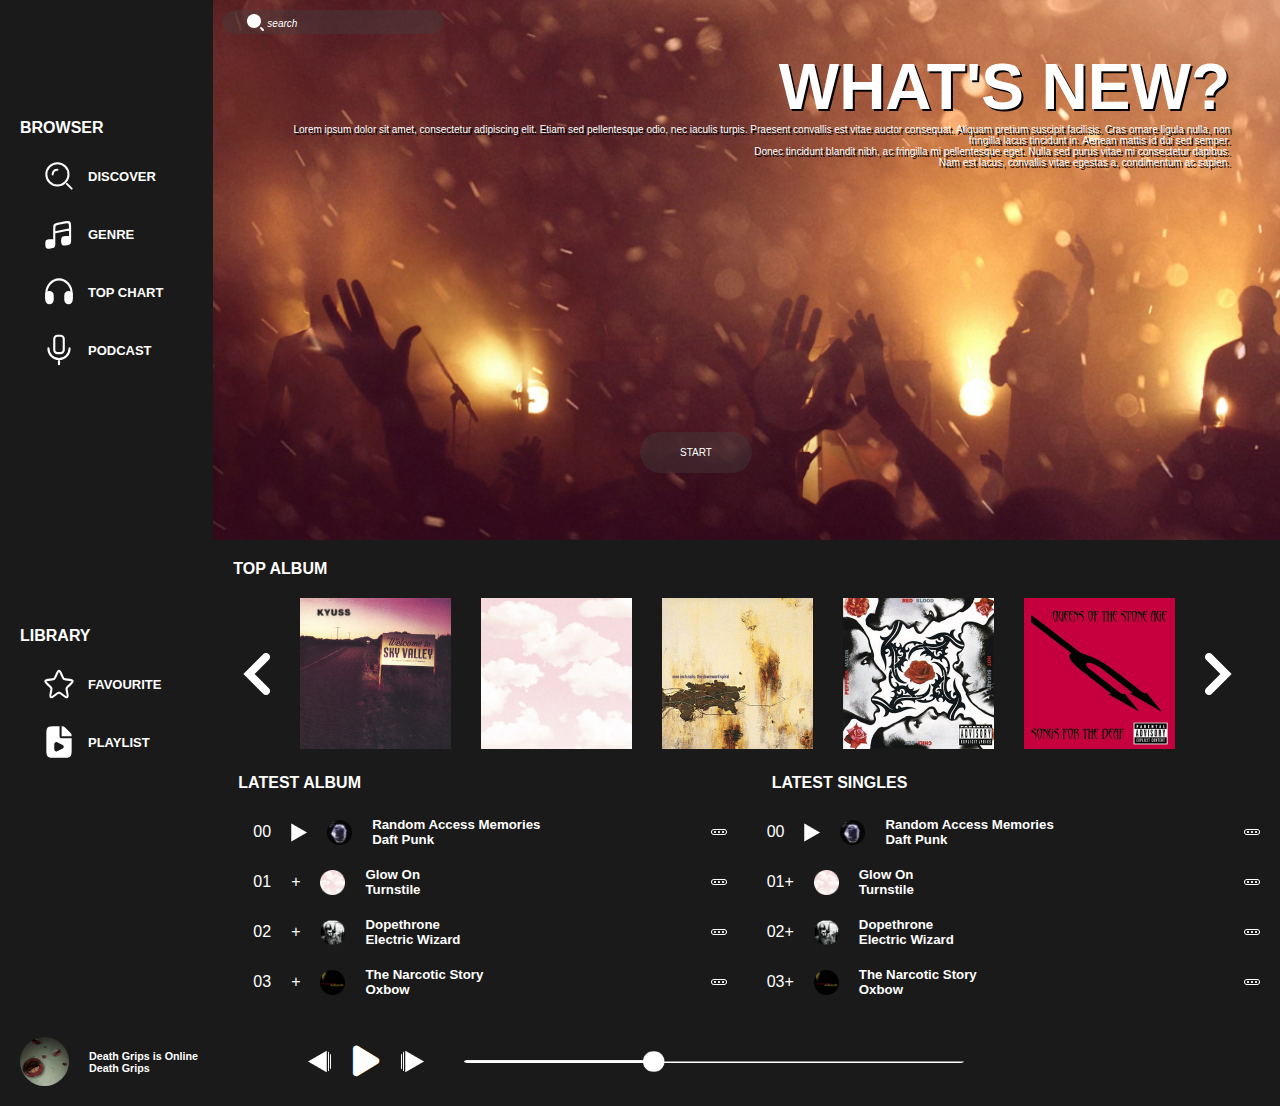
==== index.html @ 66ad020e "initial commit" ====
<!DOCTYPE html>
<html lang="en">
  <head>
    <meta charset="UTF-8" />
    <meta name="viewport" content="width=device-width, initial-scale=1.0" />
    <link rel="stylesheet" href="style.css" />
    <link rel="stylesheet" href="https://cdnjs.cloudflare.com/ajax/libs/font-awesome/6.5.2/css/all.min.css">
    <title>musico</title>
  </head>
  <body>
    <div class="grid-container">
      <nav class="sidebar">
        <div class="sidebar-top">
          <h4>BROWSER</h4>
          <ul>
            <li>
              <img src="./src/search-1.svg" alt="search-icon" />
              <span>DISCOVER</span>
            </li>
            <li>
              <img src="./src/music.svg" alt="music-icon" />
              <span>GENRE</span>
            </li>
            <li>
              <img src="./src/headphones.svg" alt="headphones-icons" />
              <span>TOP CHART</span>
            </li>
            <li>
              <img src="./src/mic.svg" alt="mic-icon" />
              <span>PODCAST </span>
            </li>
          </ul>
        </div>
        <div class="sidebar-bottom">
          <h4>LIBRARY</h4>
          <ul>
            <li>
              <img src="./src/star.svg" alt="star-icon" />
              <span>FAVOURITE</span>
            </li>
            <li>
              <img src="./src/playlist.svg" alt="playlist-icon" />
              <span>PLAYLIST</span>
            </li>
          </ul>
        </div>
      </nav>
      <!-- content -->
      <main class="content">
        <div class="search-box">
          <img src="./src/search-2.svg" alt="search-icon" />
          <input type="text" placeholder="search" />
        </div>
        <div class="text-area">
          <h1>WHAT'S NEW?</h1>
          <p>
            Lorem ipsum dolor sit amet, consectetur adipiscing elit. Etiam sed
            pellentesque odio, nec iaculis turpis. Praesent convallis est vitae
            auctor consequat. Aliquam pretium suscipit facilisis. Cras ornare
            ligula nulla, non fringilla lacus tincidunt in. Aenean mattis id dui
            sed semper.
          </p>
          <p>
            Donec tincidunt blandit nibh, ac fringilla mi pellentesque eget.
            Nulla sed purus vitae mi consectetur dapibus.
          </p>
          <p>
            Nam est lacus, convallis vitae egestas a, condimentum ac sapien.
          </p>
        </div>
        <button>START</button>
      </main>
      <!-- Top Album -->
      <section class="top-album">
        <h4>TOP ALBUM</h4>
        <div class="carousel">
            <img src="./src/Vector 1.png" alt="left-arrow">
            <img src="./src/Rectangle 5.png" alt="top1">
            <img src="./src/Rectangle 6.png" alt="top2">
            <img src="./src/Rectangle 7.png" alt="top3">
            <img src="./src/Rectangle 8.png" alt="top4">
            <img src="./src/Rectangle 9.png" alt="top5">
            <img src="./src/Vector 2.png" alt="right-arrow">
        </div>
      </section>
      <!-- Latest Album -->
      <section class="latest-album">
        <h4>LATEST ALBUM</h4>
        <ul>
            <li>
                <div>
                    <span>00</span>
                    <img src="./src/play-btn.png" alt="play-btn">
                    <img src="./src/Daft Punk.png" alt="album1">
                    <h5>Random Access Memories
                        <div class="subtitle">Daft Punk</div>
                    </h5>
                </div>
                <img class="setting" src="./src/IconSetting.png" alt="setting-icon">
            </li>
            <li>
                <div>
                    <span>01</span>
                    <span>+</span>
                    <img src="./src/Glow On.png" alt="album2">
                    <h5>Glow On
                        <div class="subtitle">Turnstile</div>
                    </h5>
                </div>
                <img class="setting" src="./src/IconSetting.png" alt="setting-icon">
            </li>
            <li>
                <div>
                    <span>02</span>
                    <span>+</span>
                    <img src="./src/Dopethrone.png" alt="album3">
                    <h5>Dopethrone
                        <div class="subtitle">Electric Wizard</div>
                    </h5>
                </div>
                <img src="./src/IconSetting.png" alt="setting-icon">
            </li>
            <li>
                <div>
                    <span>03</span>
                    <span>+</span>
                    <img src="./src/The Narcotic Story.png" alt="album4">
                    <h5>The Narcotic Story
                        <div class="subtitle">Oxbow</div>
                    </h5>
                </div>
                <img src="./src/IconSetting.png" alt="setting-icon">
            </li>
        </ul>
      </section>
      <!-- Latest Single -->
      <section class="latest-singles">
        <h4>LATEST SINGLES</h4>
        <ul>
            <li>
                <div>
                    <span>00</span>
                    <img src="./src/play-btn.png" alt="play-btn">
                    <img src="./src/Daft Punk.png" alt="album1">
                    <h5>Random Access Memories
                        <div class="subtitle">Daft Punk</div>
                    </h5>
                </div>
                <img class="setting" src="./src/IconSetting.png" alt="setting-icon">
            </li>
            <li>
                <div>
                    <span>01</span>
                    <span>+</span>
                    <img src="./src/Glow On.png" alt="album2">
                    <h5>Glow On
                        <div class="subtitle">Turnstile</div>
                    </h5>
                </div>
                <img class="setting" src="./src/IconSetting.png" alt="setting-icon">
            </li>
            <li>
                <div>
                    <span>02</span>
                    <span>+</span>
                    <img src="./src/Dopethrone.png" alt="album3">
                    <h5>Dopethrone
                        <div class="subtitle">Electric Wizard</div>
                    </h5>
                </div>
                <img src="./src/IconSetting.png" alt="setting-icon">
            </li>
            <li>
                <div>
                    <span>03</span>
                    <span>+</span>
                    <img src="./src/The Narcotic Story.png" alt="album4">
                    <h5>The Narcotic Story
                        <div class="subtitle">Oxbow</div>
                    </h5>
                </div>
                <img src="./src/IconSetting.png" alt="setting-icon">
            </li>
        </ul>
    </section>
      <!-- Footer -->
      <footer class="footer">
        <div class="profile">
            <img src="./src/profile.png" alt="profile">
            <div class="status ">
                <h6>Death Grips is Online</h6>
                <h6>Death Grips</h6>
            </div>
        </div>
        <div class="player">
            <img src="./src/Back.png" alt="back-icon">
            <i class="fa-solid fa-play"></i>
            <img src="./src/Next.png" alt="next-icon">
            <img src="./src/TrackTime.png" alt="track-icon">
        </div>
      </footer>
    </div>
  </body>
</html>
---- style.css ----
@import url('https://fonts.googleapis.com/css2?family=Inter:wght@100..900&display=swap');

* {
    box-sizing: border-box;
    padding: 0;
    margin: 0;
}
li {
    list-style: none;
    cursor: pointer;
}
a {
    text-decoration: none;
    cursor: pointer;
}
body {
    font-family: 'Poppins', sans-serif;
    background: #1B1A1A;
    color: #fff;
    font-size: 16px;
    overflow-x: hidden;
}
/* Grid */
.grid-container {
    display: grid;
    grid-template-columns: 0.8fr 2fr 2fr;
    width: 100vw;

    
}
.sidebar {
    grid-row-start: 1;
    grid-row-end: 4;
    height: 100vh;
}
.content {
    background: url(./src/content-bg.png) no-repeat;
    background-size: cover;
    background-position: center center;
    padding: 50px;
    grid-column-start: 2;
    grid-column-end: 4;
   
}
.top-album {
    grid-column-start: 2;
    grid-column-end: 4;
}
.footer {
    grid-column-start: 1;
    grid-column-end: 4;
}

.sidebar .content .top-album .latest-album .latest-single .footer {
    text-align: center;
}
/* sidebar */
.sidebar {
    display: flex;
    flex-direction: column;
    justify-content: space-around;
    align-items: flex-start;
}
.sidebar li {
    display: flex;
    align-items: center;
    margin-bottom: 20px;
}
.sidebar li:hover {
    background: #545050;
    border-radius: 50px;
    padding: 15px;
    transition: ease-in-out .3s;
}
.sidebar h4 {
    font-size: 1rem;
    margin-bottom: 20px;
}
.sidebar img {
    width: 38px;
}
.sidebar span {
    margin-left: 10px;
    font-size: 13px;
    font-weight: bold;
}
.sidebar-top, .sidebar-bottom {
    margin-left: 20px;
}
/* content*/
.content {
    position: relative;
    max-width: 100%;
    height: 60vh;
    display: flex;
    flex-direction: column;
}
.content .search-box {
    background: rgba(68, 63, 63, 0.4);
    display: flex;
    justify-content: flex-start;
    align-items: center;
    border-radius: 20px;
    position: absolute;
    top: 10px;
    left: 10px;
}
.content .search-box input {
    background: transparent;
    border: none;
    outline: none;
}
.content .search-box input:focus {
   color: #fff;
}
.search-box img {
      width: 24px;
}
::placeholder {
    color: #fff;
    font-style: italic;
    font-size: 10px;
}
.content .text-area {
    text-align: end;
}
.content button {
    position: absolute;
    top: 80%;
    left: 40%;
    background: rgba(68, 63, 63, 0.4);
    border: none;
    outline: none;
    color: #fff;
    border-radius: 50px;
    padding: 15px 40px;
    font-size: 10px;
    cursor: pointer;
}
.content button:hover {
    background: #fff;
    color: #1B1A1A;
    transform: translate(2px, 2px);
    transition: ease-in-out .3s;
}
.content .text-area h1 {
    font-size: 64px;
    text-shadow: 2px 2px black;
}
.content p {
    font-size: 10px;
    text-shadow: 2px 2px black;
}
/* Top Album */
.top-album h4 {
    margin: 20px;
}
.carousel img:nth-child(3){
   width: 151px;
   height: 151px;
}
.carousel {
    display: flex;
    align-items: center;
}
.carousel img {
    margin-left: 30px;
}
/* Latest Album and Latest Singles*/ 
.latest-album h4,
.latest-singles h4 {
    margin: 25px;       
}
.latest-album ul li,
.latest-singles ul li {
    display: flex;
    justify-content: space-between;
    align-items: center;
    margin: 20px;
}
.latest-album ul li span, img, h5 {
    margin-left: 20px;
}
.latest-album ul li>div,
.latest-singles ul li>div {
    display: flex;
    justify-content: center;
    align-items: center;
}


/* Footer */
.footer {
    display: flex;
    width: 100vw;
} 
.profile {
    display: flex;
    align-items: center;
}
.footer img {
    border-radius: 50%;
    margin: 20px;
}
.player {
    display: flex;
    align-items: center;
    width: 20%;
    margin-left: 90px;
}
.player img:first-child, img:nth-child(3) {
    width: 25px;
    height: 25px;
}
.player i {
    font-size: 35px;
}
.player img:nth-child(2) {
    width: 20px;
    height: 20px;
}
.player img:last-child {
    width: 500px;
}
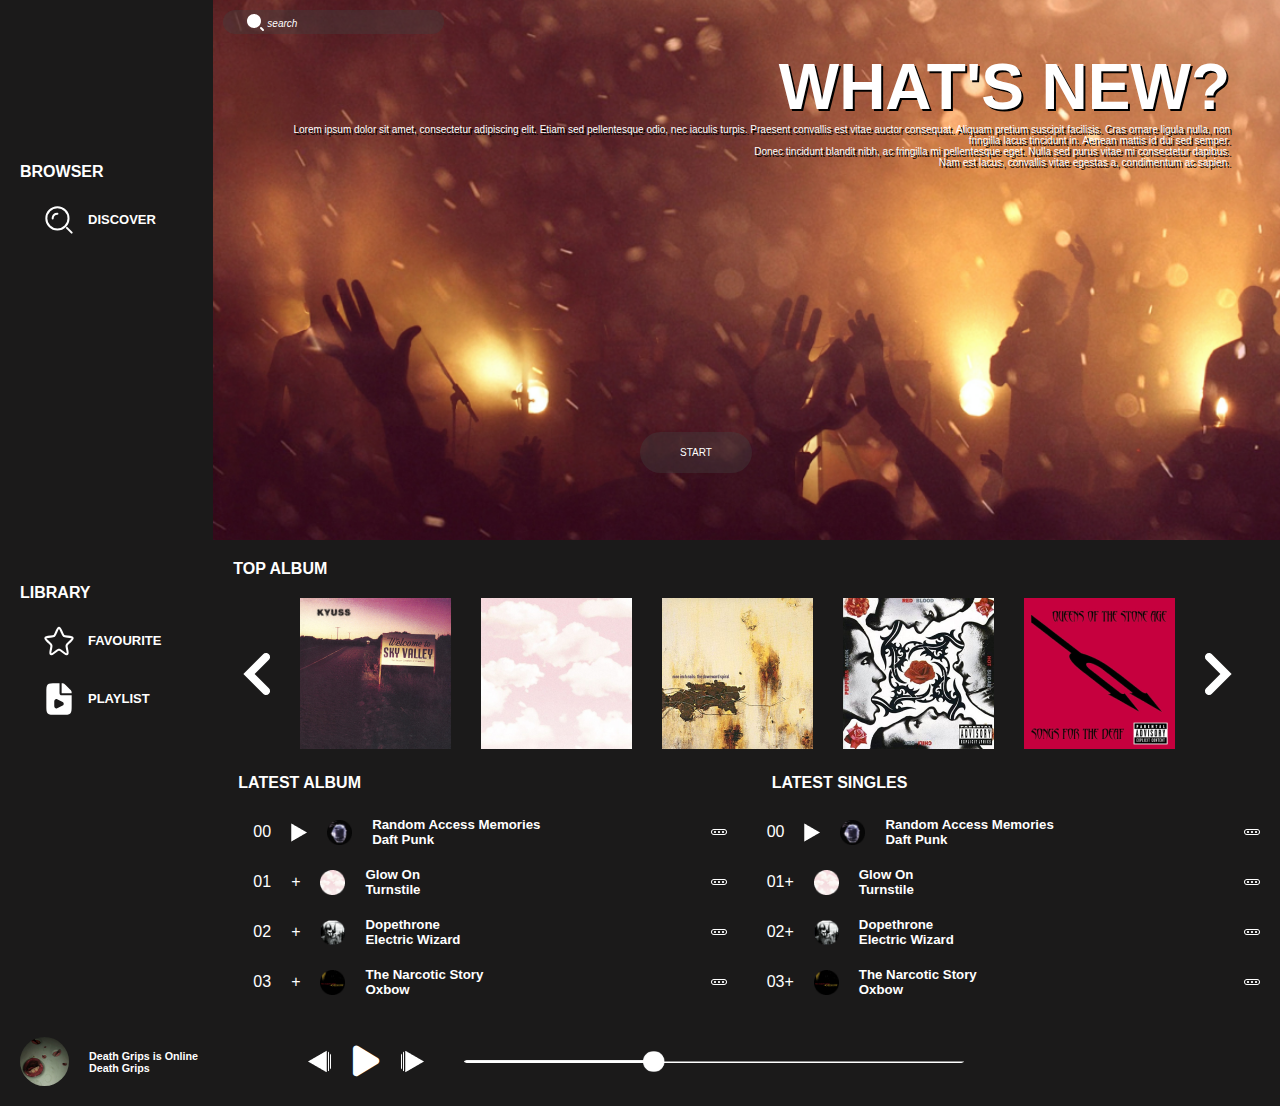
==== commit 33526bd5: "test" ====
--- a/index.html
+++ b/index.html
@@ -1,204 +1,193 @@
-<!DOCTYPE html>
-<html lang="en">
-  <head>
-    <meta charset="UTF-8" />
-    <meta name="viewport" content="width=device-width, initial-scale=1.0" />
-    <link rel="stylesheet" href="style.css" />
-    <link rel="stylesheet" href="https://cdnjs.cloudflare.com/ajax/libs/font-awesome/6.5.2/css/all.min.css">
-    <title>musico</title>
-  </head>
-  <body>
-    <div class="grid-container">
-      <nav class="sidebar">
-        <div class="sidebar-top">
-          <h4>BROWSER</h4>
-          <ul>
-            <li>
-              <img src="./src/search-1.svg" alt="search-icon" />
-              <span>DISCOVER</span>
-            </li>
-            <li>
-              <img src="./src/music.svg" alt="music-icon" />
-              <span>GENRE</span>
-            </li>
-            <li>
-              <img src="./src/headphones.svg" alt="headphones-icons" />
-              <span>TOP CHART</span>
-            </li>
-            <li>
-              <img src="./src/mic.svg" alt="mic-icon" />
-              <span>PODCAST </span>
-            </li>
-          </ul>
-        </div>
-        <div class="sidebar-bottom">
-          <h4>LIBRARY</h4>
-          <ul>
-            <li>
-              <img src="./src/star.svg" alt="star-icon" />
-              <span>FAVOURITE</span>
-            </li>
-            <li>
-              <img src="./src/playlist.svg" alt="playlist-icon" />
-              <span>PLAYLIST</span>
-            </li>
-          </ul>
-        </div>
-      </nav>
-      <!-- content -->
-      <main class="content">
-        <div class="search-box">
-          <img src="./src/search-2.svg" alt="search-icon" />
-          <input type="text" placeholder="search" />
-        </div>
-        <div class="text-area">
-          <h1>WHAT'S NEW?</h1>
-          <p>
-            Lorem ipsum dolor sit amet, consectetur adipiscing elit. Etiam sed
-            pellentesque odio, nec iaculis turpis. Praesent convallis est vitae
-            auctor consequat. Aliquam pretium suscipit facilisis. Cras ornare
-            ligula nulla, non fringilla lacus tincidunt in. Aenean mattis id dui
-            sed semper.
-          </p>
-          <p>
-            Donec tincidunt blandit nibh, ac fringilla mi pellentesque eget.
-            Nulla sed purus vitae mi consectetur dapibus.
-          </p>
-          <p>
-            Nam est lacus, convallis vitae egestas a, condimentum ac sapien.
-          </p>
-        </div>
-        <button>START</button>
-      </main>
-      <!-- Top Album -->
-      <section class="top-album">
-        <h4>TOP ALBUM</h4>
-        <div class="carousel">
-            <img src="./src/Vector 1.png" alt="left-arrow">
-            <img src="./src/Rectangle 5.png" alt="top1">
-            <img src="./src/Rectangle 6.png" alt="top2">
-            <img src="./src/Rectangle 7.png" alt="top3">
-            <img src="./src/Rectangle 8.png" alt="top4">
-            <img src="./src/Rectangle 9.png" alt="top5">
-            <img src="./src/Vector 2.png" alt="right-arrow">
-        </div>
-      </section>
-      <!-- Latest Album -->
-      <section class="latest-album">
-        <h4>LATEST ALBUM</h4>
-        <ul>
-            <li>
-                <div>
-                    <span>00</span>
-                    <img src="./src/play-btn.png" alt="play-btn">
-                    <img src="./src/Daft Punk.png" alt="album1">
-                    <h5>Random Access Memories
-                        <div class="subtitle">Daft Punk</div>
-                    </h5>
-                </div>
-                <img class="setting" src="./src/IconSetting.png" alt="setting-icon">
-            </li>
-            <li>
-                <div>
-                    <span>01</span>
-                    <span>+</span>
-                    <img src="./src/Glow On.png" alt="album2">
-                    <h5>Glow On
-                        <div class="subtitle">Turnstile</div>
-                    </h5>
-                </div>
-                <img class="setting" src="./src/IconSetting.png" alt="setting-icon">
-            </li>
-            <li>
-                <div>
-                    <span>02</span>
-                    <span>+</span>
-                    <img src="./src/Dopethrone.png" alt="album3">
-                    <h5>Dopethrone
-                        <div class="subtitle">Electric Wizard</div>
-                    </h5>
-                </div>
-                <img src="./src/IconSetting.png" alt="setting-icon">
-            </li>
-            <li>
-                <div>
-                    <span>03</span>
-                    <span>+</span>
-                    <img src="./src/The Narcotic Story.png" alt="album4">
-                    <h5>The Narcotic Story
-                        <div class="subtitle">Oxbow</div>
-                    </h5>
-                </div>
-                <img src="./src/IconSetting.png" alt="setting-icon">
-            </li>
-        </ul>
-      </section>
-      <!-- Latest Single -->
-      <section class="latest-singles">
-        <h4>LATEST SINGLES</h4>
-        <ul>
-            <li>
-                <div>
-                    <span>00</span>
-                    <img src="./src/play-btn.png" alt="play-btn">
-                    <img src="./src/Daft Punk.png" alt="album1">
-                    <h5>Random Access Memories
-                        <div class="subtitle">Daft Punk</div>
-                    </h5>
-                </div>
-                <img class="setting" src="./src/IconSetting.png" alt="setting-icon">
-            </li>
-            <li>
-                <div>
-                    <span>01</span>
-                    <span>+</span>
-                    <img src="./src/Glow On.png" alt="album2">
-                    <h5>Glow On
-                        <div class="subtitle">Turnstile</div>
-                    </h5>
-                </div>
-                <img class="setting" src="./src/IconSetting.png" alt="setting-icon">
-            </li>
-            <li>
-                <div>
-                    <span>02</span>
-                    <span>+</span>
-                    <img src="./src/Dopethrone.png" alt="album3">
-                    <h5>Dopethrone
-                        <div class="subtitle">Electric Wizard</div>
-                    </h5>
-                </div>
-                <img src="./src/IconSetting.png" alt="setting-icon">
-            </li>
-            <li>
-                <div>
-                    <span>03</span>
-                    <span>+</span>
-                    <img src="./src/The Narcotic Story.png" alt="album4">
-                    <h5>The Narcotic Story
-                        <div class="subtitle">Oxbow</div>
-                    </h5>
-                </div>
-                <img src="./src/IconSetting.png" alt="setting-icon">
-            </li>
-        </ul>
-    </section>
-      <!-- Footer -->
-      <footer class="footer">
-        <div class="profile">
-            <img src="./src/profile.png" alt="profile">
-            <div class="status ">
-                <h6>Death Grips is Online</h6>
-                <h6>Death Grips</h6>
-            </div>
-        </div>
-        <div class="player">
-            <img src="./src/Back.png" alt="back-icon">
-            <i class="fa-solid fa-play"></i>
-            <img src="./src/Next.png" alt="next-icon">
-            <img src="./src/TrackTime.png" alt="track-icon">
-        </div>
-      </footer>
-    </div>
-  </body>
-</html>
+<!DOCTYPE html>
+<html lang="en">
+  <head>
+    <meta charset="UTF-8" />
+    <meta name="viewport" content="width=device-width, initial-scale=1.0" />
+    <link rel="stylesheet" href="style.css" />
+    <link rel="stylesheet" href="https://cdnjs.cloudflare.com/ajax/libs/font-awesome/6.5.2/css/all.min.css">
+    <title>musico</title>
+  </head>
+  <body>
+    <div class="grid-container">
+      <nav class="sidebar">
+        <div class="sidebar-top">
+          <h4>BROWSER</h4>
+          <ul>
+            <li>
+              <img src="./src/search-1.svg" alt="search-icon" />
+              <span>DISCOVER</span>
+            </li>
+
+          </ul>
+        </div>
+        <div class="sidebar-bottom">
+          <h4>LIBRARY</h4>
+          <ul>
+            <li>
+              <img src="./src/star.svg" alt="star-icon" />
+              <span>FAVOURITE</span>
+            </li>
+            <li>
+              <img src="./src/playlist.svg" alt="playlist-icon" />
+              <span>PLAYLIST</span>
+            </li>
+          </ul>
+        </div>
+      </nav>
+      <!-- content -->
+      <main class="content">
+        <div class="search-box">
+          <img src="./src/search-2.svg" alt="search-icon" />
+          <input type="text" placeholder="search" />
+        </div>
+        <div class="text-area">
+          <h1>WHAT'S NEW?</h1>
+          <p>
+            Lorem ipsum dolor sit amet, consectetur adipiscing elit. Etiam sed
+            pellentesque odio, nec iaculis turpis. Praesent convallis est vitae
+            auctor consequat. Aliquam pretium suscipit facilisis. Cras ornare
+            ligula nulla, non fringilla lacus tincidunt in. Aenean mattis id dui
+            sed semper.
+          </p>
+          <p>
+            Donec tincidunt blandit nibh, ac fringilla mi pellentesque eget.
+            Nulla sed purus vitae mi consectetur dapibus.
+          </p>
+          <p>
+            Nam est lacus, convallis vitae egestas a, condimentum ac sapien.
+          </p>
+        </div>
+        <button>START</button>
+      </main>
+      <!-- Top Album -->
+      <section class="top-album">
+        <h4>TOP ALBUM</h4>
+        <div class="carousel">
+            <img src="./src/Vector 1.png" alt="left-arrow">
+            <img src="./src/Rectangle 5.png" alt="top1">
+            <img src="./src/Rectangle 6.png" alt="top2">
+            <img src="./src/Rectangle 7.png" alt="top3">
+            <img src="./src/Rectangle 8.png" alt="top4">
+            <img src="./src/Rectangle 9.png" alt="top5">
+            <img src="./src/Vector 2.png" alt="right-arrow">
+        </div>
+      </section>
+      <!-- Latest Album -->
+      <section class="latest-album">
+        <h4>LATEST ALBUM</h4>
+        <ul>
+            <li>
+                <div>
+                    <span>00</span>
+                    <img src="./src/play-btn.png" alt="play-btn">
+                    <img src="./src/Daft Punk.png" alt="album1">
+                    <h5>Random Access Memories
+                        <div class="subtitle">Daft Punk</div>
+                    </h5>
+                </div>
+                <img class="setting" src="./src/IconSetting.png" alt="setting-icon">
+            </li>
+            <li>
+                <div>
+                    <span>01</span>
+                    <span>+</span>
+                    <img src="./src/Glow On.png" alt="album2">
+                    <h5>Glow On
+                        <div class="subtitle">Turnstile</div>
+                    </h5>
+                </div>
+                <img class="setting" src="./src/IconSetting.png" alt="setting-icon">
+            </li>
+            <li>
+                <div>
+                    <span>02</span>
+                    <span>+</span>
+                    <img src="./src/Dopethrone.png" alt="album3">
+                    <h5>Dopethrone
+                        <div class="subtitle">Electric Wizard</div>
+                    </h5>
+                </div>
+                <img src="./src/IconSetting.png" alt="setting-icon">
+            </li>
+            <li>
+                <div>
+                    <span>03</span>
+                    <span>+</span>
+                    <img src="./src/The Narcotic Story.png" alt="album4">
+                    <h5>The Narcotic Story
+                        <div class="subtitle">Oxbow</div>
+                    </h5>
+                </div>
+                <img src="./src/IconSetting.png" alt="setting-icon">
+            </li>
+        </ul>
+      </section>
+      <!-- Latest Single -->
+      <section class="latest-singles">
+        <h4>LATEST SINGLES</h4>
+        <ul>
+            <li>
+                <div>
+                    <span>00</span>
+                    <img src="./src/play-btn.png" alt="play-btn">
+                    <img src="./src/Daft Punk.png" alt="album1">
+                    <h5>Random Access Memories
+                        <div class="subtitle">Daft Punk</div>
+                    </h5>
+                </div>
+                <img class="setting" src="./src/IconSetting.png" alt="setting-icon">
+            </li>
+            <li>
+                <div>
+                    <span>01</span>
+                    <span>+</span>
+                    <img src="./src/Glow On.png" alt="album2">
+                    <h5>Glow On
+                        <div class="subtitle">Turnstile</div>
+                    </h5>
+                </div>
+                <img class="setting" src="./src/IconSetting.png" alt="setting-icon">
+            </li>
+            <li>
+                <div>
+                    <span>02</span>
+                    <span>+</span>
+                    <img src="./src/Dopethrone.png" alt="album3">
+                    <h5>Dopethrone
+                        <div class="subtitle">Electric Wizard</div>
+                    </h5>
+                </div>
+                <img src="./src/IconSetting.png" alt="setting-icon">
+            </li>
+            <li>
+                <div>
+                    <span>03</span>
+                    <span>+</span>
+                    <img src="./src/The Narcotic Story.png" alt="album4">
+                    <h5>The Narcotic Story
+                        <div class="subtitle">Oxbow</div>
+                    </h5>
+                </div>
+                <img src="./src/IconSetting.png" alt="setting-icon">
+            </li>
+        </ul>
+    </section>
+      <!-- Footer -->
+      <footer class="footer">
+        <div class="profile">
+            <img src="./src/profile.png" alt="profile">
+            <div class="status ">
+                <h6>Death Grips is Online</h6>
+                <h6>Death Grips</h6>
+            </div>
+        </div>
+        <div class="player">
+            <img src="./src/Back.png" alt="back-icon">
+            <i class="fa-solid fa-play"></i>
+            <img src="./src/Next.png" alt="next-icon">
+            <img src="./src/TrackTime.png" alt="track-icon">
+        </div>
+      </footer>
+    </div>
+  </body>
+</html>
--- a/style.css
+++ b/style.css
@@ -1,226 +1,226 @@
-@import url('https://fonts.googleapis.com/css2?family=Inter:wght@100..900&display=swap');
-
-* {
-    box-sizing: border-box;
-    padding: 0;
-    margin: 0;
-}
-li {
-    list-style: none;
-    cursor: pointer;
-}
-a {
-    text-decoration: none;
-    cursor: pointer;
-}
-body {
-    font-family: 'Poppins', sans-serif;
-    background: #1B1A1A;
-    color: #fff;
-    font-size: 16px;
-    overflow-x: hidden;
-}
-/* Grid */
-.grid-container {
-    display: grid;
-    grid-template-columns: 0.8fr 2fr 2fr;
-    width: 100vw;
-
-    
-}
-.sidebar {
-    grid-row-start: 1;
-    grid-row-end: 4;
-    height: 100vh;
-}
-.content {
-    background: url(./src/content-bg.png) no-repeat;
-    background-size: cover;
-    background-position: center center;
-    padding: 50px;
-    grid-column-start: 2;
-    grid-column-end: 4;
-   
-}
-.top-album {
-    grid-column-start: 2;
-    grid-column-end: 4;
-}
-.footer {
-    grid-column-start: 1;
-    grid-column-end: 4;
-}
-
-.sidebar .content .top-album .latest-album .latest-single .footer {
-    text-align: center;
-}
-/* sidebar */
-.sidebar {
-    display: flex;
-    flex-direction: column;
-    justify-content: space-around;
-    align-items: flex-start;
-}
-.sidebar li {
-    display: flex;
-    align-items: center;
-    margin-bottom: 20px;
-}
-.sidebar li:hover {
-    background: #545050;
-    border-radius: 50px;
-    padding: 15px;
-    transition: ease-in-out .3s;
-}
-.sidebar h4 {
-    font-size: 1rem;
-    margin-bottom: 20px;
-}
-.sidebar img {
-    width: 38px;
-}
-.sidebar span {
-    margin-left: 10px;
-    font-size: 13px;
-    font-weight: bold;
-}
-.sidebar-top, .sidebar-bottom {
-    margin-left: 20px;
-}
-/* content*/
-.content {
-    position: relative;
-    max-width: 100%;
-    height: 60vh;
-    display: flex;
-    flex-direction: column;
-}
-.content .search-box {
-    background: rgba(68, 63, 63, 0.4);
-    display: flex;
-    justify-content: flex-start;
-    align-items: center;
-    border-radius: 20px;
-    position: absolute;
-    top: 10px;
-    left: 10px;
-}
-.content .search-box input {
-    background: transparent;
-    border: none;
-    outline: none;
-}
-.content .search-box input:focus {
-   color: #fff;
-}
-.search-box img {
-      width: 24px;
-}
-::placeholder {
-    color: #fff;
-    font-style: italic;
-    font-size: 10px;
-}
-.content .text-area {
-    text-align: end;
-}
-.content button {
-    position: absolute;
-    top: 80%;
-    left: 40%;
-    background: rgba(68, 63, 63, 0.4);
-    border: none;
-    outline: none;
-    color: #fff;
-    border-radius: 50px;
-    padding: 15px 40px;
-    font-size: 10px;
-    cursor: pointer;
-}
-.content button:hover {
-    background: #fff;
-    color: #1B1A1A;
-    transform: translate(2px, 2px);
-    transition: ease-in-out .3s;
-}
-.content .text-area h1 {
-    font-size: 64px;
-    text-shadow: 2px 2px black;
-}
-.content p {
-    font-size: 10px;
-    text-shadow: 2px 2px black;
-}
-/* Top Album */
-.top-album h4 {
-    margin: 20px;
-}
-.carousel img:nth-child(3){
-   width: 151px;
-   height: 151px;
-}
-.carousel {
-    display: flex;
-    align-items: center;
-}
-.carousel img {
-    margin-left: 30px;
-}
-/* Latest Album and Latest Singles*/ 
-.latest-album h4,
-.latest-singles h4 {
-    margin: 25px;       
-}
-.latest-album ul li,
-.latest-singles ul li {
-    display: flex;
-    justify-content: space-between;
-    align-items: center;
-    margin: 20px;
-}
-.latest-album ul li span, img, h5 {
-    margin-left: 20px;
-}
-.latest-album ul li>div,
-.latest-singles ul li>div {
-    display: flex;
-    justify-content: center;
-    align-items: center;
-}
-
-
-/* Footer */
-.footer {
-    display: flex;
-    width: 100vw;
-} 
-.profile {
-    display: flex;
-    align-items: center;
-}
-.footer img {
-    border-radius: 50%;
-    margin: 20px;
-}
-.player {
-    display: flex;
-    align-items: center;
-    width: 20%;
-    margin-left: 90px;
-}
-.player img:first-child, img:nth-child(3) {
-    width: 25px;
-    height: 25px;
-}
-.player i {
-    font-size: 35px;
-}
-.player img:nth-child(2) {
-    width: 20px;
-    height: 20px;
-}
-.player img:last-child {
-    width: 500px;
-}
-
-
+@import url('https://fonts.googleapis.com/css2?family=Inter:wght@100..900&display=swap');
+
+* {
+    box-sizing: border-box;
+    padding: 0;
+    margin: 0;
+}
+li {
+    list-style: none;
+    cursor: pointer;
+}
+a {
+    text-decoration: none;
+    cursor: pointer;
+}
+body {
+    font-family: 'Poppins', sans-serif;
+    background: #1B1A1A;
+    color: #fff;
+    font-size: 16px;
+    overflow-x: hidden;
+}
+/* Grid */
+.grid-container {
+    display: grid;
+    grid-template-columns: 0.8fr 2fr 2fr;
+    width: 100vw;
+
+    
+}
+.sidebar {
+    grid-row-start: 1;
+    grid-row-end: 4;
+    height: 100vh;
+}
+.content {
+    background: url(./src/content-bg.png) no-repeat;
+    background-size: cover;
+    background-position: center center;
+    padding: 50px;
+    grid-column-start: 2;
+    grid-column-end: 4;
+   
+}
+.top-album {
+    grid-column-start: 2;
+    grid-column-end: 4;
+}
+.footer {
+    grid-column-start: 1;
+    grid-column-end: 4;
+}
+
+.sidebar .content .top-album .latest-album .latest-single .footer {
+    text-align: center;
+}
+/* sidebar */
+.sidebar {
+    display: flex;
+    flex-direction: column;
+    justify-content: space-around;
+    align-items: flex-start;
+}
+.sidebar li {
+    display: flex;
+    align-items: center;
+    margin-bottom: 20px;
+}
+.sidebar li:hover {
+    background: #545050;
+    border-radius: 50px;
+    padding: 15px;
+    transition: ease-in-out .3s;
+}
+.sidebar h4 {
+    font-size: 1rem;
+    margin-bottom: 20px;
+}
+.sidebar img {
+    width: 38px;
+}
+.sidebar span {
+    margin-left: 10px;
+    font-size: 13px;
+    font-weight: bold;
+}
+.sidebar-top, .sidebar-bottom {
+    margin-left: 20px;
+}
+/* content*/
+.content {
+    position: relative;
+    max-width: 100%;
+    height: 60vh;
+    display: flex;
+    flex-direction: column;
+}
+.content .search-box {
+    background: rgba(68, 63, 63, 0.4);
+    display: flex;
+    justify-content: flex-start;
+    align-items: center;
+    border-radius: 20px;
+    position: absolute;
+    top: 10px;
+    left: 10px;
+}
+.content .search-box input {
+    background: transparent;
+    border: none;
+    outline: none;
+}
+.content .search-box input:focus {
+   color: #fff;
+}
+.search-box img {
+      width: 24px;
+}
+::placeholder {
+    color: #fff;
+    font-style: italic;
+    font-size: 10px;
+}
+.content .text-area {
+    text-align: end;
+}
+.content button {
+    position: absolute;
+    top: 80%;
+    left: 40%;
+    background: rgba(68, 63, 63, 0.4);
+    border: none;
+    outline: none;
+    color: #fff;
+    border-radius: 50px;
+    padding: 15px 40px;
+    font-size: 10px;
+    cursor: pointer;
+}
+.content button:hover {
+    background: #fff;
+    color: #1B1A1A;
+    transform: translate(2px, 2px);
+    transition: ease-in-out .3s;
+}
+.content .text-area h1 {
+    font-size: 64px;
+    text-shadow: 2px 2px black;
+}
+.content p {
+    font-size: 10px;
+    text-shadow: 2px 2px black;
+}
+/* Top Album */
+.top-album h4 {
+    margin: 20px;
+}
+.carousel img:nth-child(3){
+   width: 151px;
+   height: 151px;
+}
+.carousel {
+    display: flex;
+    align-items: center;
+}
+.carousel img {
+    margin-left: 30px;
+}
+/* Latest Album and Latest Singles*/ 
+.latest-album h4,
+.latest-singles h4 {
+    margin: 25px;       
+}
+.latest-album ul li,
+.latest-singles ul li {
+    display: flex;
+    justify-content: space-between;
+    align-items: center;
+    margin: 20px;
+}
+.latest-album ul li span, img, h5 {
+    margin-left: 20px;
+}
+.latest-album ul li>div,
+.latest-singles ul li>div {
+    display: flex;
+    justify-content: center;
+    align-items: center;
+}
+
+
+/* Footer */
+.footer {
+    display: flex;
+    width: 100vw;
+} 
+.profile {
+    display: flex;
+    align-items: center;
+}
+.footer img {
+    border-radius: 50%;
+    margin: 20px;
+}
+.player {
+    display: flex;
+    align-items: center;
+    width: 20%;
+    margin-left: 90px;
+}
+.player img:first-child, img:nth-child(3) {
+    width: 25px;
+    height: 25px;
+}
+.player i {
+    font-size: 35px;
+}
+.player img:nth-child(2) {
+    width: 20px;
+    height: 20px;
+}
+.player img:last-child {
+    width: 500px;
+}
+
+
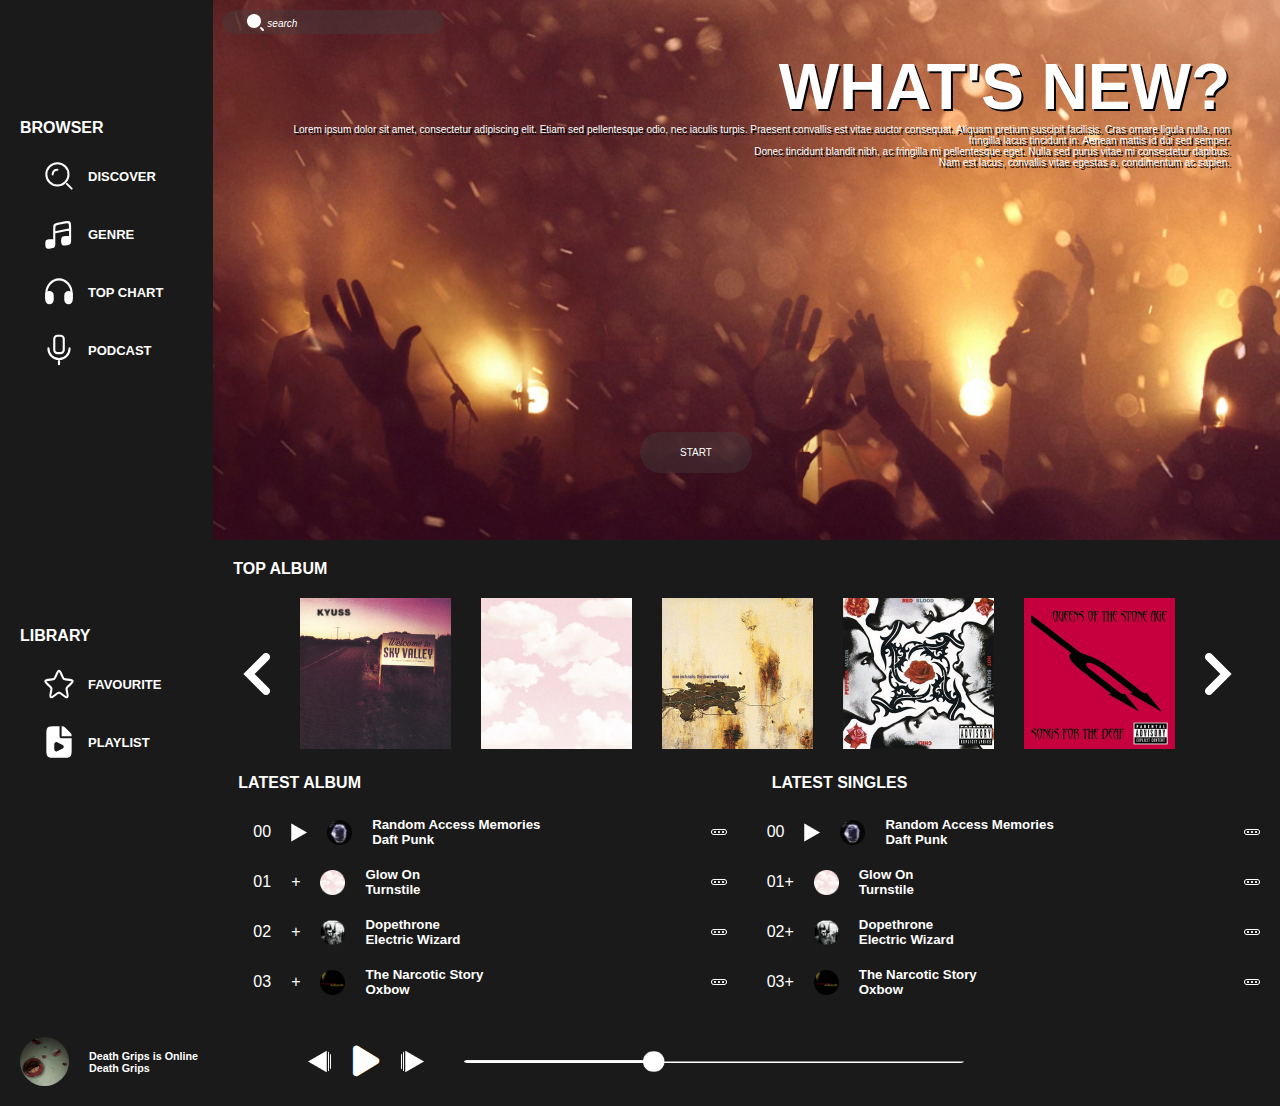
==== commit 145d5e42: "Merge 15c59f346e2c713d8e4a637327cb0bcf51ef4253 into e6df971cd21b46bda9c9d0a9af56c291a3439bc3" ====
--- a/index.html
+++ b/index.html
@@ -1,193 +1,204 @@
-<!DOCTYPE html>
-<html lang="en">
-  <head>
-    <meta charset="UTF-8" />
-    <meta name="viewport" content="width=device-width, initial-scale=1.0" />
-    <link rel="stylesheet" href="style.css" />
-    <link rel="stylesheet" href="https://cdnjs.cloudflare.com/ajax/libs/font-awesome/6.5.2/css/all.min.css">
-    <title>musico</title>
-  </head>
-  <body>
-    <div class="grid-container">
-      <nav class="sidebar">
-        <div class="sidebar-top">
-          <h4>BROWSER</h4>
-          <ul>
-            <li>
-              <img src="./src/search-1.svg" alt="search-icon" />
-              <span>DISCOVER</span>
-            </li>
-
-          </ul>
-        </div>
-        <div class="sidebar-bottom">
-          <h4>LIBRARY</h4>
-          <ul>
-            <li>
-              <img src="./src/star.svg" alt="star-icon" />
-              <span>FAVOURITE</span>
-            </li>
-            <li>
-              <img src="./src/playlist.svg" alt="playlist-icon" />
-              <span>PLAYLIST</span>
-            </li>
-          </ul>
-        </div>
-      </nav>
-      <!-- content -->
-      <main class="content">
-        <div class="search-box">
-          <img src="./src/search-2.svg" alt="search-icon" />
-          <input type="text" placeholder="search" />
-        </div>
-        <div class="text-area">
-          <h1>WHAT'S NEW?</h1>
-          <p>
-            Lorem ipsum dolor sit amet, consectetur adipiscing elit. Etiam sed
-            pellentesque odio, nec iaculis turpis. Praesent convallis est vitae
-            auctor consequat. Aliquam pretium suscipit facilisis. Cras ornare
-            ligula nulla, non fringilla lacus tincidunt in. Aenean mattis id dui
-            sed semper.
-          </p>
-          <p>
-            Donec tincidunt blandit nibh, ac fringilla mi pellentesque eget.
-            Nulla sed purus vitae mi consectetur dapibus.
-          </p>
-          <p>
-            Nam est lacus, convallis vitae egestas a, condimentum ac sapien.
-          </p>
-        </div>
-        <button>START</button>
-      </main>
-      <!-- Top Album -->
-      <section class="top-album">
-        <h4>TOP ALBUM</h4>
-        <div class="carousel">
-            <img src="./src/Vector 1.png" alt="left-arrow">
-            <img src="./src/Rectangle 5.png" alt="top1">
-            <img src="./src/Rectangle 6.png" alt="top2">
-            <img src="./src/Rectangle 7.png" alt="top3">
-            <img src="./src/Rectangle 8.png" alt="top4">
-            <img src="./src/Rectangle 9.png" alt="top5">
-            <img src="./src/Vector 2.png" alt="right-arrow">
-        </div>
-      </section>
-      <!-- Latest Album -->
-      <section class="latest-album">
-        <h4>LATEST ALBUM</h4>
-        <ul>
-            <li>
-                <div>
-                    <span>00</span>
-                    <img src="./src/play-btn.png" alt="play-btn">
-                    <img src="./src/Daft Punk.png" alt="album1">
-                    <h5>Random Access Memories
-                        <div class="subtitle">Daft Punk</div>
-                    </h5>
-                </div>
-                <img class="setting" src="./src/IconSetting.png" alt="setting-icon">
-            </li>
-            <li>
-                <div>
-                    <span>01</span>
-                    <span>+</span>
-                    <img src="./src/Glow On.png" alt="album2">
-                    <h5>Glow On
-                        <div class="subtitle">Turnstile</div>
-                    </h5>
-                </div>
-                <img class="setting" src="./src/IconSetting.png" alt="setting-icon">
-            </li>
-            <li>
-                <div>
-                    <span>02</span>
-                    <span>+</span>
-                    <img src="./src/Dopethrone.png" alt="album3">
-                    <h5>Dopethrone
-                        <div class="subtitle">Electric Wizard</div>
-                    </h5>
-                </div>
-                <img src="./src/IconSetting.png" alt="setting-icon">
-            </li>
-            <li>
-                <div>
-                    <span>03</span>
-                    <span>+</span>
-                    <img src="./src/The Narcotic Story.png" alt="album4">
-                    <h5>The Narcotic Story
-                        <div class="subtitle">Oxbow</div>
-                    </h5>
-                </div>
-                <img src="./src/IconSetting.png" alt="setting-icon">
-            </li>
-        </ul>
-      </section>
-      <!-- Latest Single -->
-      <section class="latest-singles">
-        <h4>LATEST SINGLES</h4>
-        <ul>
-            <li>
-                <div>
-                    <span>00</span>
-                    <img src="./src/play-btn.png" alt="play-btn">
-                    <img src="./src/Daft Punk.png" alt="album1">
-                    <h5>Random Access Memories
-                        <div class="subtitle">Daft Punk</div>
-                    </h5>
-                </div>
-                <img class="setting" src="./src/IconSetting.png" alt="setting-icon">
-            </li>
-            <li>
-                <div>
-                    <span>01</span>
-                    <span>+</span>
-                    <img src="./src/Glow On.png" alt="album2">
-                    <h5>Glow On
-                        <div class="subtitle">Turnstile</div>
-                    </h5>
-                </div>
-                <img class="setting" src="./src/IconSetting.png" alt="setting-icon">
-            </li>
-            <li>
-                <div>
-                    <span>02</span>
-                    <span>+</span>
-                    <img src="./src/Dopethrone.png" alt="album3">
-                    <h5>Dopethrone
-                        <div class="subtitle">Electric Wizard</div>
-                    </h5>
-                </div>
-                <img src="./src/IconSetting.png" alt="setting-icon">
-            </li>
-            <li>
-                <div>
-                    <span>03</span>
-                    <span>+</span>
-                    <img src="./src/The Narcotic Story.png" alt="album4">
-                    <h5>The Narcotic Story
-                        <div class="subtitle">Oxbow</div>
-                    </h5>
-                </div>
-                <img src="./src/IconSetting.png" alt="setting-icon">
-            </li>
-        </ul>
-    </section>
-      <!-- Footer -->
-      <footer class="footer">
-        <div class="profile">
-            <img src="./src/profile.png" alt="profile">
-            <div class="status ">
-                <h6>Death Grips is Online</h6>
-                <h6>Death Grips</h6>
-            </div>
-        </div>
-        <div class="player">
-            <img src="./src/Back.png" alt="back-icon">
-            <i class="fa-solid fa-play"></i>
-            <img src="./src/Next.png" alt="next-icon">
-            <img src="./src/TrackTime.png" alt="track-icon">
-        </div>
-      </footer>
-    </div>
-  </body>
-</html>
+<!DOCTYPE html>
+<html lang="en">
+  <head>
+    <meta charset="UTF-8" />
+    <meta name="viewport" content="width=device-width, initial-scale=1.0" />
+    <link rel="stylesheet" href="style.css" />
+    <link rel="stylesheet" href="https://cdnjs.cloudflare.com/ajax/libs/font-awesome/6.5.2/css/all.min.css">
+    <title>musico</title>
+  </head>
+  <body>
+    <div class="grid-container">
+      <nav class="sidebar">
+        <div class="sidebar-top">
+          <h4>BROWSER</h4>
+          <ul>
+            <li>
+              <img src="./src/search-1.svg" alt="search-icon" />
+              <span>DISCOVER</span>
+            </li>
+            <li>
+              <img src="./src/music.svg" alt="music-icon" />
+              <span>GENRE</span>
+            </li>
+            <li>
+              <img src="./src/headphones.svg" alt="headphones-icons" />
+              <span>TOP CHART</span>
+            </li>
+            <li>
+              <img src="./src/mic.svg" alt="mic-icon" />
+              <span>PODCAST </span>
+            </li>
+          </ul>
+        </div>
+        <div class="sidebar-bottom">
+          <h4>LIBRARY</h4>
+          <ul>
+            <li>
+              <img src="./src/star.svg" alt="star-icon" />
+              <span>FAVOURITE</span>
+            </li>
+            <li>
+              <img src="./src/playlist.svg" alt="playlist-icon" />
+              <span>PLAYLIST</span>
+            </li>
+          </ul>
+        </div>
+      </nav>
+      <!-- content -->
+      <main class="content">
+        <div class="search-box">
+          <img src="./src/search-2.svg" alt="search-icon" />
+          <input type="text" placeholder="search" />
+        </div>
+        <div class="text-area">
+          <h1>WHAT'S NEW?</h1>
+          <p>
+            Lorem ipsum dolor sit amet, consectetur adipiscing elit. Etiam sed
+            pellentesque odio, nec iaculis turpis. Praesent convallis est vitae
+            auctor consequat. Aliquam pretium suscipit facilisis. Cras ornare
+            ligula nulla, non fringilla lacus tincidunt in. Aenean mattis id dui
+            sed semper.
+          </p>
+          <p>
+            Donec tincidunt blandit nibh, ac fringilla mi pellentesque eget.
+            Nulla sed purus vitae mi consectetur dapibus.
+          </p>
+          <p>
+            Nam est lacus, convallis vitae egestas a, condimentum ac sapien.
+          </p>
+        </div>
+        <button>START</button>
+      </main>
+      <!-- Top Album -->
+      <section class="top-album">
+        <h4>TOP ALBUM</h4>
+        <div class="carousel">
+            <img src="./src/Vector 1.png" alt="left-arrow">
+            <img src="./src/Rectangle 5.png" alt="top1">
+            <img src="./src/Rectangle 6.png" alt="top2">
+            <img src="./src/Rectangle 7.png" alt="top3">
+            <img src="./src/Rectangle 8.png" alt="top4">
+            <img src="./src/Rectangle 9.png" alt="top5">
+            <img src="./src/Vector 2.png" alt="right-arrow">
+        </div>
+      </section>
+      <!-- Latest Album -->
+      <section class="latest-album">
+        <h4>LATEST ALBUM</h4>
+        <ul>
+            <li>
+                <div>
+                    <span>00</span>
+                    <img src="./src/play-btn.png" alt="play-btn">
+                    <img src="./src/Daft Punk.png" alt="album1">
+                    <h5>Random Access Memories
+                        <div class="subtitle">Daft Punk</div>
+                    </h5>
+                </div>
+                <img class="setting" src="./src/IconSetting.png" alt="setting-icon">
+            </li>
+            <li>
+                <div>
+                    <span>01</span>
+                    <span>+</span>
+                    <img src="./src/Glow On.png" alt="album2">
+                    <h5>Glow On
+                        <div class="subtitle">Turnstile</div>
+                    </h5>
+                </div>
+                <img class="setting" src="./src/IconSetting.png" alt="setting-icon">
+            </li>
+            <li>
+                <div>
+                    <span>02</span>
+                    <span>+</span>
+                    <img src="./src/Dopethrone.png" alt="album3">
+                    <h5>Dopethrone
+                        <div class="subtitle">Electric Wizard</div>
+                    </h5>
+                </div>
+                <img src="./src/IconSetting.png" alt="setting-icon">
+            </li>
+            <li>
+                <div>
+                    <span>03</span>
+                    <span>+</span>
+                    <img src="./src/The Narcotic Story.png" alt="album4">
+                    <h5>The Narcotic Story
+                        <div class="subtitle">Oxbow</div>
+                    </h5>
+                </div>
+                <img src="./src/IconSetting.png" alt="setting-icon">
+            </li>
+        </ul>
+      </section>
+      <!-- Latest Single -->
+      <section class="latest-singles">
+        <h4>LATEST SINGLES</h4>
+        <ul>
+            <li>
+                <div>
+                    <span>00</span>
+                    <img src="./src/play-btn.png" alt="play-btn">
+                    <img src="./src/Daft Punk.png" alt="album1">
+                    <h5>Random Access Memories
+                        <div class="subtitle">Daft Punk</div>
+                    </h5>
+                </div>
+                <img class="setting" src="./src/IconSetting.png" alt="setting-icon">
+            </li>
+            <li>
+                <div>
+                    <span>01</span>
+                    <span>+</span>
+                    <img src="./src/Glow On.png" alt="album2">
+                    <h5>Glow On
+                        <div class="subtitle">Turnstile</div>
+                    </h5>
+                </div>
+                <img class="setting" src="./src/IconSetting.png" alt="setting-icon">
+            </li>
+            <li>
+                <div>
+                    <span>02</span>
+                    <span>+</span>
+                    <img src="./src/Dopethrone.png" alt="album3">
+                    <h5>Dopethrone
+                        <div class="subtitle">Electric Wizard</div>
+                    </h5>
+                </div>
+                <img src="./src/IconSetting.png" alt="setting-icon">
+            </li>
+            <li>
+                <div>
+                    <span>03</span>
+                    <span>+</span>
+                    <img src="./src/The Narcotic Story.png" alt="album4">
+                    <h5>The Narcotic Story
+                        <div class="subtitle">Oxbow</div>
+                    </h5>
+                </div>
+                <img src="./src/IconSetting.png" alt="setting-icon">
+            </li>
+        </ul>
+    </section>
+      <!-- Footer -->
+      <footer class="footer">
+        <div class="profile">
+            <img src="./src/profile.png" alt="profile">
+            <div class="status ">
+                <h6>Death Grips is Online</h6>
+                <h6>Death Grips</h6>
+            </div>
+        </div>
+        <div class="player">
+            <img src="./src/Back.png" alt="back-icon">
+            <i class="fa-solid fa-play"></i>
+            <img src="./src/Next.png" alt="next-icon">
+            <img src="./src/TrackTime.png" alt="track-icon">
+        </div>
+      </footer>
+    </div>
+  </body>
+</html>
--- a/style.css
+++ b/style.css
@@ -1,226 +1,226 @@
-@import url('https://fonts.googleapis.com/css2?family=Inter:wght@100..900&display=swap');
-
-* {
-    box-sizing: border-box;
-    padding: 0;
-    margin: 0;
-}
-li {
-    list-style: none;
-    cursor: pointer;
-}
-a {
-    text-decoration: none;
-    cursor: pointer;
-}
-body {
-    font-family: 'Poppins', sans-serif;
-    background: #1B1A1A;
-    color: #fff;
-    font-size: 16px;
-    overflow-x: hidden;
-}
-/* Grid */
-.grid-container {
-    display: grid;
-    grid-template-columns: 0.8fr 2fr 2fr;
-    width: 100vw;
-
-    
-}
-.sidebar {
-    grid-row-start: 1;
-    grid-row-end: 4;
-    height: 100vh;
-}
-.content {
-    background: url(./src/content-bg.png) no-repeat;
-    background-size: cover;
-    background-position: center center;
-    padding: 50px;
-    grid-column-start: 2;
-    grid-column-end: 4;
-   
-}
-.top-album {
-    grid-column-start: 2;
-    grid-column-end: 4;
-}
-.footer {
-    grid-column-start: 1;
-    grid-column-end: 4;
-}
-
-.sidebar .content .top-album .latest-album .latest-single .footer {
-    text-align: center;
-}
-/* sidebar */
-.sidebar {
-    display: flex;
-    flex-direction: column;
-    justify-content: space-around;
-    align-items: flex-start;
-}
-.sidebar li {
-    display: flex;
-    align-items: center;
-    margin-bottom: 20px;
-}
-.sidebar li:hover {
-    background: #545050;
-    border-radius: 50px;
-    padding: 15px;
-    transition: ease-in-out .3s;
-}
-.sidebar h4 {
-    font-size: 1rem;
-    margin-bottom: 20px;
-}
-.sidebar img {
-    width: 38px;
-}
-.sidebar span {
-    margin-left: 10px;
-    font-size: 13px;
-    font-weight: bold;
-}
-.sidebar-top, .sidebar-bottom {
-    margin-left: 20px;
-}
-/* content*/
-.content {
-    position: relative;
-    max-width: 100%;
-    height: 60vh;
-    display: flex;
-    flex-direction: column;
-}
-.content .search-box {
-    background: rgba(68, 63, 63, 0.4);
-    display: flex;
-    justify-content: flex-start;
-    align-items: center;
-    border-radius: 20px;
-    position: absolute;
-    top: 10px;
-    left: 10px;
-}
-.content .search-box input {
-    background: transparent;
-    border: none;
-    outline: none;
-}
-.content .search-box input:focus {
-   color: #fff;
-}
-.search-box img {
-      width: 24px;
-}
-::placeholder {
-    color: #fff;
-    font-style: italic;
-    font-size: 10px;
-}
-.content .text-area {
-    text-align: end;
-}
-.content button {
-    position: absolute;
-    top: 80%;
-    left: 40%;
-    background: rgba(68, 63, 63, 0.4);
-    border: none;
-    outline: none;
-    color: #fff;
-    border-radius: 50px;
-    padding: 15px 40px;
-    font-size: 10px;
-    cursor: pointer;
-}
-.content button:hover {
-    background: #fff;
-    color: #1B1A1A;
-    transform: translate(2px, 2px);
-    transition: ease-in-out .3s;
-}
-.content .text-area h1 {
-    font-size: 64px;
-    text-shadow: 2px 2px black;
-}
-.content p {
-    font-size: 10px;
-    text-shadow: 2px 2px black;
-}
-/* Top Album */
-.top-album h4 {
-    margin: 20px;
-}
-.carousel img:nth-child(3){
-   width: 151px;
-   height: 151px;
-}
-.carousel {
-    display: flex;
-    align-items: center;
-}
-.carousel img {
-    margin-left: 30px;
-}
-/* Latest Album and Latest Singles*/ 
-.latest-album h4,
-.latest-singles h4 {
-    margin: 25px;       
-}
-.latest-album ul li,
-.latest-singles ul li {
-    display: flex;
-    justify-content: space-between;
-    align-items: center;
-    margin: 20px;
-}
-.latest-album ul li span, img, h5 {
-    margin-left: 20px;
-}
-.latest-album ul li>div,
-.latest-singles ul li>div {
-    display: flex;
-    justify-content: center;
-    align-items: center;
-}
-
-
-/* Footer */
-.footer {
-    display: flex;
-    width: 100vw;
-} 
-.profile {
-    display: flex;
-    align-items: center;
-}
-.footer img {
-    border-radius: 50%;
-    margin: 20px;
-}
-.player {
-    display: flex;
-    align-items: center;
-    width: 20%;
-    margin-left: 90px;
-}
-.player img:first-child, img:nth-child(3) {
-    width: 25px;
-    height: 25px;
-}
-.player i {
-    font-size: 35px;
-}
-.player img:nth-child(2) {
-    width: 20px;
-    height: 20px;
-}
-.player img:last-child {
-    width: 500px;
-}
-
-
+@import url('https://fonts.googleapis.com/css2?family=Inter:wght@100..900&display=swap');
+
+* {
+    box-sizing: border-box;
+    padding: 0;
+    margin: 0;
+}
+li {
+    list-style: none;
+    cursor: pointer;
+}
+a {
+    text-decoration: none;
+    cursor: pointer;
+}
+body {
+    font-family: 'Poppins', sans-serif;
+    background: #1B1A1A;
+    color: #fff;
+    font-size: 16px;
+    overflow-x: hidden;
+}
+/* Grid */
+.grid-container {
+    display: grid;
+    grid-template-columns: 0.8fr 2fr 2fr;
+    width: 100vw;
+
+    
+}
+.sidebar {
+    grid-row-start: 1;
+    grid-row-end: 4;
+    height: 100vh;
+}
+.content {
+    background: url(./src/content-bg.png) no-repeat;
+    background-size: cover;
+    background-position: center center;
+    padding: 50px;
+    grid-column-start: 2;
+    grid-column-end: 4;
+   
+}
+.top-album {
+    grid-column-start: 2;
+    grid-column-end: 4;
+}
+.footer {
+    grid-column-start: 1;
+    grid-column-end: 4;
+}
+
+.sidebar .content .top-album .latest-album .latest-single .footer {
+    text-align: center;
+}
+/* sidebar */
+.sidebar {
+    display: flex;
+    flex-direction: column;
+    justify-content: space-around;
+    align-items: flex-start;
+}
+.sidebar li {
+    display: flex;
+    align-items: center;
+    margin-bottom: 20px;
+}
+.sidebar li:hover {
+    background: #545050;
+    border-radius: 50px;
+    padding: 15px;
+    transition: ease-in-out .3s;
+}
+.sidebar h4 {
+    font-size: 1rem;
+    margin-bottom: 20px;
+}
+.sidebar img {
+    width: 38px;
+}
+.sidebar span {
+    margin-left: 10px;
+    font-size: 13px;
+    font-weight: bold;
+}
+.sidebar-top, .sidebar-bottom {
+    margin-left: 20px;
+}
+/* content*/
+.content {
+    position: relative;
+    max-width: 100%;
+    height: 60vh;
+    display: flex;
+    flex-direction: column;
+}
+.content .search-box {
+    background: rgba(68, 63, 63, 0.4);
+    display: flex;
+    justify-content: flex-start;
+    align-items: center;
+    border-radius: 20px;
+    position: absolute;
+    top: 10px;
+    left: 10px;
+}
+.content .search-box input {
+    background: transparent;
+    border: none;
+    outline: none;
+}
+.content .search-box input:focus {
+   color: #fff;
+}
+.search-box img {
+      width: 24px;
+}
+::placeholder {
+    color: #fff;
+    font-style: italic;
+    font-size: 10px;
+}
+.content .text-area {
+    text-align: end;
+}
+.content button {
+    position: absolute;
+    top: 80%;
+    left: 40%;
+    background: rgba(68, 63, 63, 0.4);
+    border: none;
+    outline: none;
+    color: #fff;
+    border-radius: 50px;
+    padding: 15px 40px;
+    font-size: 10px;
+    cursor: pointer;
+}
+.content button:hover {
+    background: #fff;
+    color: #1B1A1A;
+    transform: translate(2px, 2px);
+    transition: ease-in-out .3s;
+}
+.content .text-area h1 {
+    font-size: 64px;
+    text-shadow: 2px 2px black;
+}
+.content p {
+    font-size: 10px;
+    text-shadow: 2px 2px black;
+}
+/* Top Album */
+.top-album h4 {
+    margin: 20px;
+}
+.carousel img:nth-child(3){
+   width: 151px;
+   height: 151px;
+}
+.carousel {
+    display: flex;
+    align-items: center;
+}
+.carousel img {
+    margin-left: 30px;
+}
+/* Latest Album and Latest Singles*/ 
+.latest-album h4,
+.latest-singles h4 {
+    margin: 25px;       
+}
+.latest-album ul li,
+.latest-singles ul li {
+    display: flex;
+    justify-content: space-between;
+    align-items: center;
+    margin: 20px;
+}
+.latest-album ul li span, img, h5 {
+    margin-left: 20px;
+}
+.latest-album ul li>div,
+.latest-singles ul li>div {
+    display: flex;
+    justify-content: center;
+    align-items: center;
+}
+
+
+/* Footer */
+.footer {
+    display: flex;
+    width: 100vw;
+} 
+.profile {
+    display: flex;
+    align-items: center;
+}
+.footer img {
+    border-radius: 50%;
+    margin: 20px;
+}
+.player {
+    display: flex;
+    align-items: center;
+    width: 20%;
+    margin-left: 90px;
+}
+.player img:first-child, img:nth-child(3) {
+    width: 25px;
+    height: 25px;
+}
+.player i {
+    font-size: 35px;
+}
+.player img:nth-child(2) {
+    width: 20px;
+    height: 20px;
+}
+.player img:last-child {
+    width: 500px;
+}
+
+
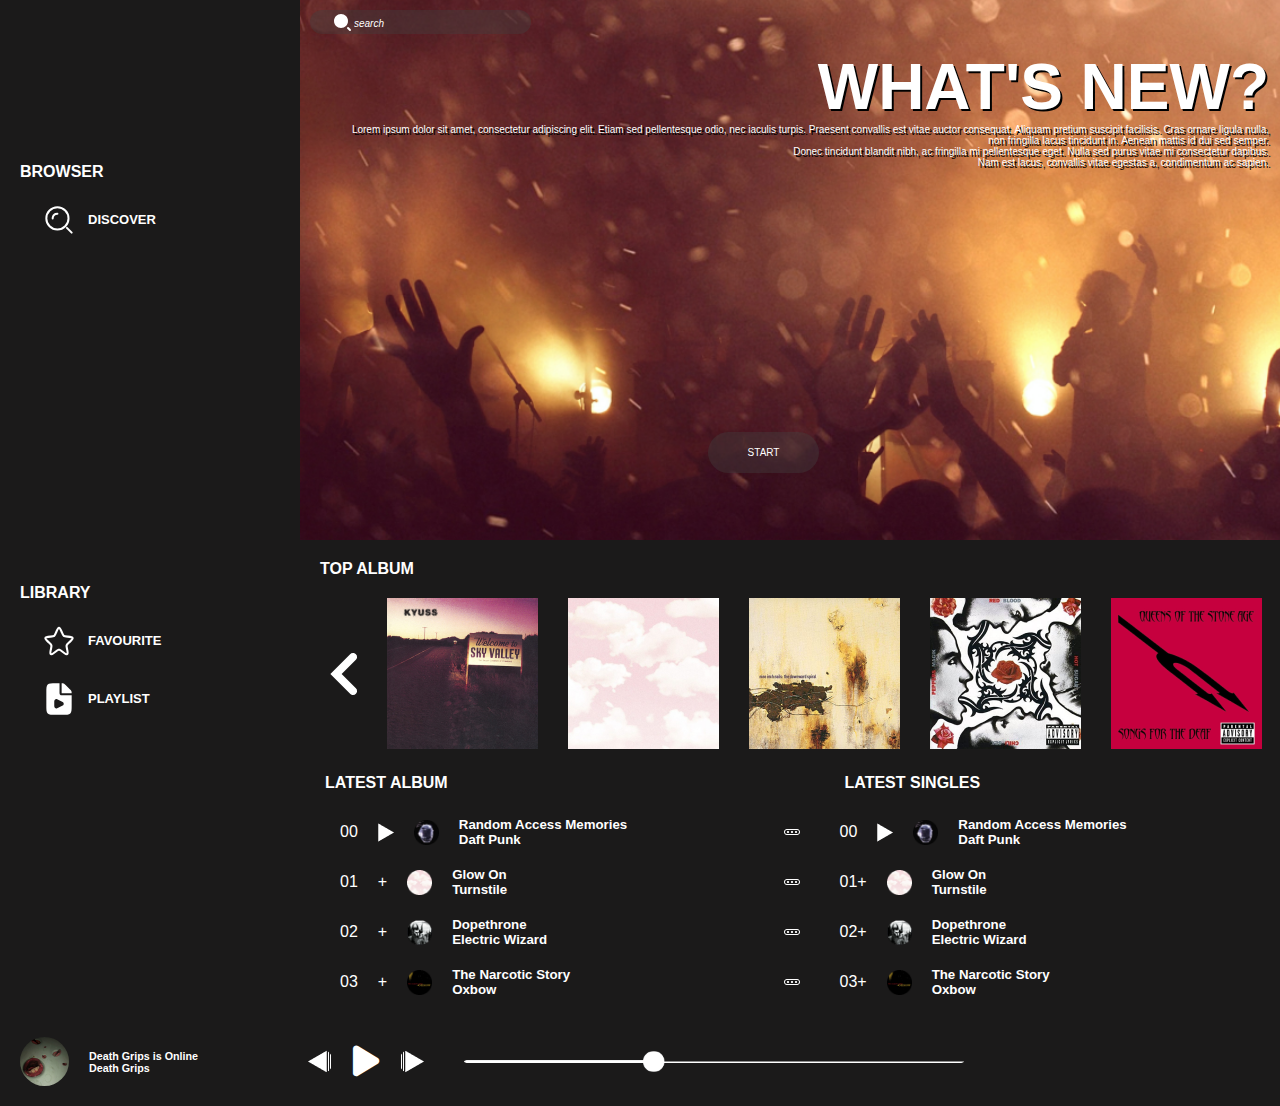
==== commit 858c6af7: "add review" ====
--- a/index.html
+++ b/index.html
@@ -1,204 +1,227 @@
-<!DOCTYPE html>
-<html lang="en">
-  <head>
-    <meta charset="UTF-8" />
-    <meta name="viewport" content="width=device-width, initial-scale=1.0" />
-    <link rel="stylesheet" href="style.css" />
-    <link rel="stylesheet" href="https://cdnjs.cloudflare.com/ajax/libs/font-awesome/6.5.2/css/all.min.css">
-    <title>musico</title>
-  </head>
-  <body>
-    <div class="grid-container">
-      <nav class="sidebar">
-        <div class="sidebar-top">
-          <h4>BROWSER</h4>
-          <ul>
-            <li>
-              <img src="./src/search-1.svg" alt="search-icon" />
-              <span>DISCOVER</span>
-            </li>
-            <li>
-              <img src="./src/music.svg" alt="music-icon" />
-              <span>GENRE</span>
-            </li>
-            <li>
-              <img src="./src/headphones.svg" alt="headphones-icons" />
-              <span>TOP CHART</span>
-            </li>
-            <li>
-              <img src="./src/mic.svg" alt="mic-icon" />
-              <span>PODCAST </span>
-            </li>
-          </ul>
-        </div>
-        <div class="sidebar-bottom">
-          <h4>LIBRARY</h4>
-          <ul>
-            <li>
-              <img src="./src/star.svg" alt="star-icon" />
-              <span>FAVOURITE</span>
-            </li>
-            <li>
-              <img src="./src/playlist.svg" alt="playlist-icon" />
-              <span>PLAYLIST</span>
-            </li>
-          </ul>
-        </div>
-      </nav>
-      <!-- content -->
-      <main class="content">
-        <div class="search-box">
-          <img src="./src/search-2.svg" alt="search-icon" />
-          <input type="text" placeholder="search" />
-        </div>
-        <div class="text-area">
-          <h1>WHAT'S NEW?</h1>
-          <p>
-            Lorem ipsum dolor sit amet, consectetur adipiscing elit. Etiam sed
-            pellentesque odio, nec iaculis turpis. Praesent convallis est vitae
-            auctor consequat. Aliquam pretium suscipit facilisis. Cras ornare
-            ligula nulla, non fringilla lacus tincidunt in. Aenean mattis id dui
-            sed semper.
-          </p>
-          <p>
-            Donec tincidunt blandit nibh, ac fringilla mi pellentesque eget.
-            Nulla sed purus vitae mi consectetur dapibus.
-          </p>
-          <p>
-            Nam est lacus, convallis vitae egestas a, condimentum ac sapien.
-          </p>
-        </div>
-        <button>START</button>
-      </main>
-      <!-- Top Album -->
-      <section class="top-album">
-        <h4>TOP ALBUM</h4>
-        <div class="carousel">
-            <img src="./src/Vector 1.png" alt="left-arrow">
-            <img src="./src/Rectangle 5.png" alt="top1">
-            <img src="./src/Rectangle 6.png" alt="top2">
-            <img src="./src/Rectangle 7.png" alt="top3">
-            <img src="./src/Rectangle 8.png" alt="top4">
-            <img src="./src/Rectangle 9.png" alt="top5">
-            <img src="./src/Vector 2.png" alt="right-arrow">
-        </div>
-      </section>
-      <!-- Latest Album -->
-      <section class="latest-album">
-        <h4>LATEST ALBUM</h4>
-        <ul>
-            <li>
-                <div>
-                    <span>00</span>
-                    <img src="./src/play-btn.png" alt="play-btn">
-                    <img src="./src/Daft Punk.png" alt="album1">
-                    <h5>Random Access Memories
-                        <div class="subtitle">Daft Punk</div>
-                    </h5>
-                </div>
-                <img class="setting" src="./src/IconSetting.png" alt="setting-icon">
-            </li>
-            <li>
-                <div>
-                    <span>01</span>
-                    <span>+</span>
-                    <img src="./src/Glow On.png" alt="album2">
-                    <h5>Glow On
-                        <div class="subtitle">Turnstile</div>
-                    </h5>
-                </div>
-                <img class="setting" src="./src/IconSetting.png" alt="setting-icon">
-            </li>
-            <li>
-                <div>
-                    <span>02</span>
-                    <span>+</span>
-                    <img src="./src/Dopethrone.png" alt="album3">
-                    <h5>Dopethrone
-                        <div class="subtitle">Electric Wizard</div>
-                    </h5>
-                </div>
-                <img src="./src/IconSetting.png" alt="setting-icon">
-            </li>
-            <li>
-                <div>
-                    <span>03</span>
-                    <span>+</span>
-                    <img src="./src/The Narcotic Story.png" alt="album4">
-                    <h5>The Narcotic Story
-                        <div class="subtitle">Oxbow</div>
-                    </h5>
-                </div>
-                <img src="./src/IconSetting.png" alt="setting-icon">
-            </li>
-        </ul>
-      </section>
-      <!-- Latest Single -->
-      <section class="latest-singles">
-        <h4>LATEST SINGLES</h4>
-        <ul>
-            <li>
-                <div>
-                    <span>00</span>
-                    <img src="./src/play-btn.png" alt="play-btn">
-                    <img src="./src/Daft Punk.png" alt="album1">
-                    <h5>Random Access Memories
-                        <div class="subtitle">Daft Punk</div>
-                    </h5>
-                </div>
-                <img class="setting" src="./src/IconSetting.png" alt="setting-icon">
-            </li>
-            <li>
-                <div>
-                    <span>01</span>
-                    <span>+</span>
-                    <img src="./src/Glow On.png" alt="album2">
-                    <h5>Glow On
-                        <div class="subtitle">Turnstile</div>
-                    </h5>
-                </div>
-                <img class="setting" src="./src/IconSetting.png" alt="setting-icon">
-            </li>
-            <li>
-                <div>
-                    <span>02</span>
-                    <span>+</span>
-                    <img src="./src/Dopethrone.png" alt="album3">
-                    <h5>Dopethrone
-                        <div class="subtitle">Electric Wizard</div>
-                    </h5>
-                </div>
-                <img src="./src/IconSetting.png" alt="setting-icon">
-            </li>
-            <li>
-                <div>
-                    <span>03</span>
-                    <span>+</span>
-                    <img src="./src/The Narcotic Story.png" alt="album4">
-                    <h5>The Narcotic Story
-                        <div class="subtitle">Oxbow</div>
-                    </h5>
-                </div>
-                <img src="./src/IconSetting.png" alt="setting-icon">
-            </li>
-        </ul>
-    </section>
-      <!-- Footer -->
-      <footer class="footer">
-        <div class="profile">
-            <img src="./src/profile.png" alt="profile">
-            <div class="status ">
-                <h6>Death Grips is Online</h6>
-                <h6>Death Grips</h6>
-            </div>
-        </div>
-        <div class="player">
-            <img src="./src/Back.png" alt="back-icon">
-            <i class="fa-solid fa-play"></i>
-            <img src="./src/Next.png" alt="next-icon">
-            <img src="./src/TrackTime.png" alt="track-icon">
-        </div>
-      </footer>
-    </div>
-  </body>
-</html>
+<!DOCTYPE html>
+<html lang="en">
+  <head>
+    <meta charset="UTF-8" />
+    <meta name="viewport" content="width=device-width, initial-scale=1.0" />
+    <link rel="stylesheet" href="style.css" />
+    <link
+      rel="stylesheet"
+      href="https://cdnjs.cloudflare.com/ajax/libs/font-awesome/6.5.2/css/all.min.css"
+    />
+    <title>musico</title>
+  </head>
+  <body>
+    <div class="grid-container">
+      <nav class="sidebar">
+        <div class="sidebar-top">
+          <h4>BROWSER</h4>
+          <ul>
+            <li>
+              <img src="./src/search-1.svg" alt="search-icon" />
+              <span>DISCOVER</span>
+            </li>
+          </ul>
+        </div>
+        <div class="sidebar-bottom">
+          <h4>LIBRARY</h4>
+          <ul>
+            <li>
+              <img src="./src/star.svg" alt="star-icon" />
+              <span>FAVOURITE</span>
+            </li>
+            <li>
+              <img src="./src/playlist.svg" alt="playlist-icon" />
+              <span>PLAYLIST</span>
+            </li>
+          </ul>
+        </div>
+      </nav>
+      <!-- content -->
+      <main>
+        <section class="content">
+          <div class="search-box">
+            <img src="./src/search-2.svg" alt="search-icon" />
+            <input type="text" placeholder="search" />
+          </div>
+          <div class="text-area">
+            <h1>WHAT'S NEW?</h1>
+            <p>
+              Lorem ipsum dolor sit amet, consectetur adipiscing elit. Etiam sed
+              pellentesque odio, nec iaculis turpis. Praesent convallis est
+              vitae auctor consequat. Aliquam pretium suscipit facilisis. Cras
+              ornare ligula nulla, non fringilla lacus tincidunt in. Aenean
+              mattis id dui sed semper.
+            </p>
+            <p>
+              Donec tincidunt blandit nibh, ac fringilla mi pellentesque eget.
+              Nulla sed purus vitae mi consectetur dapibus.
+            </p>
+            <p>
+              Nam est lacus, convallis vitae egestas a, condimentum ac sapien.
+            </p>
+          </div>
+          <button type="button">START</button>
+        </section>
+
+        <section class="top-album">
+          <h4>TOP ALBUM</h4>
+          <div class="carousel">
+            <img src="./src/Vector 1.png" alt="left-arrow" />
+            <img src="./src/Rectangle 5.png" alt="top1" />
+            <img src="./src/Rectangle 6.png" alt="top2" />
+            <img src="./src/Rectangle 7.png" alt="top3" />
+            <img src="./src/Rectangle 8.png" alt="top4" />
+            <img src="./src/Rectangle 9.png" alt="top5" />
+            <img src="./src/Vector 2.png" alt="right-arrow" />
+          </div>
+        </section>
+        <div
+          class="latest"
+        >
+          <!-- Latest Album -->
+          <section class="latest-album">
+            <h4>LATEST ALBUM</h4>
+            <ul>
+              <li>
+                <div>
+                  <span>00</span>
+                  <img src="./src/play-btn.png" alt="play-btn" />
+                  <img src="./src/Daft Punk.png" alt="album1" />
+                  <h5>
+                    Random Access Memories
+                    <div class="subtitle">Daft Punk</div>
+                  </h5>
+                </div>
+                <img
+                  class="setting"
+                  src="./src/IconSetting.png"
+                  alt="setting-icon"
+                />
+              </li>
+              <li>
+                <div>
+                  <span>01</span>
+                  <span>+</span>
+                  <img src="./src/Glow On.png" alt="album2" />
+                  <h5>
+                    Glow On
+                    <div class="subtitle">Turnstile</div>
+                  </h5>
+                </div>
+                <img
+                  class="setting"
+                  src="./src/IconSetting.png"
+                  alt="setting-icon"
+                />
+              </li>
+              <li>
+                <div>
+                  <span>02</span>
+                  <span>+</span>
+                  <img src="./src/Dopethrone.png" alt="album3" />
+                  <h5>
+                    Dopethrone
+                    <div class="subtitle">Electric Wizard</div>
+                  </h5>
+                </div>
+                <img src="./src/IconSetting.png" alt="setting-icon" />
+              </li>
+              <li>
+                <div>
+                  <span>03</span>
+                  <span>+</span>
+                  <img src="./src/The Narcotic Story.png" alt="album4" />
+                  <h5>
+                    The Narcotic Story
+                    <div class="subtitle">Oxbow</div>
+                  </h5>
+                </div>
+                <img src="./src/IconSetting.png" alt="setting-icon" />
+              </li>
+            </ul>
+          </section>
+          <!-- Latest Single -->
+          <section class="latest-singles">
+            <h4>LATEST SINGLES</h4>
+            <ul>
+              <li>
+                <div>
+                  <span>00</span>
+                  <img src="./src/play-btn.png" alt="play-btn" />
+                  <img src="./src/Daft Punk.png" alt="album1" />
+                  <h5>
+                    Random Access Memories
+                    <div class="subtitle">Daft Punk</div>
+                  </h5>
+                </div>
+                <img
+                  class="setting"
+                  src="./src/IconSetting.png"
+                  alt="setting-icon"
+                />
+              </li>
+              <li>
+                <div>
+                  <span>01</span>
+                  <span>+</span>
+                  <img src="./src/Glow On.png" alt="album2" />
+                  <h5>
+                    Glow On
+                    <div class="subtitle">Turnstile</div>
+                  </h5>
+                </div>
+                <img
+                  class="setting"
+                  src="./src/IconSetting.png"
+                  alt="setting-icon"
+                />
+              </li>
+              <li>
+                <div>
+                  <span>02</span>
+                  <span>+</span>
+                  <img src="./src/Dopethrone.png" alt="album3" />
+                  <h5>
+                    Dopethrone
+                    <div class="subtitle">Electric Wizard</div>
+                  </h5>
+                </div>
+                <img src="./src/IconSetting.png" alt="setting-icon" />
+              </li>
+              <li>
+                <div>
+                  <span>03</span>
+                  <span>+</span>
+                  <img src="./src/The Narcotic Story.png" alt="album4" />
+                  <h5>
+                    The Narcotic Story
+                    <div class="subtitle">Oxbow</div>
+                  </h5>
+                </div>
+                <img src="./src/IconSetting.png" alt="setting-icon" />
+              </li>
+            </ul>
+          </section>
+        </div>
+      </main>
+      <!-- Top Album -->
+    </div>
+
+    <!-- Footer -->
+    <footer class="footer">
+      <div class="profile">
+        <img src="./src/profile.png" alt="profile" />
+        <div class="status">
+          <h6>Death Grips is Online</h6>
+          <h6>Death Grips</h6>
+        </div>
+      </div>
+      <div class="player">
+        <img src="./src/Back.png" alt="back-icon" />
+        <i class="fa-solid fa-play"></i>
+        <img src="./src/Next.png" alt="next-icon" />
+        <img src="./src/TrackTime.png" alt="track-icon" />
+      </div>
+    </footer>
+  </body>
+</html>
--- a/style.css
+++ b/style.css
@@ -1,226 +1,255 @@
-@import url('https://fonts.googleapis.com/css2?family=Inter:wght@100..900&display=swap');
-
-* {
-    box-sizing: border-box;
-    padding: 0;
-    margin: 0;
-}
-li {
-    list-style: none;
-    cursor: pointer;
-}
-a {
-    text-decoration: none;
-    cursor: pointer;
-}
-body {
-    font-family: 'Poppins', sans-serif;
-    background: #1B1A1A;
-    color: #fff;
-    font-size: 16px;
-    overflow-x: hidden;
-}
-/* Grid */
-.grid-container {
-    display: grid;
-    grid-template-columns: 0.8fr 2fr 2fr;
-    width: 100vw;
-
-    
-}
-.sidebar {
-    grid-row-start: 1;
-    grid-row-end: 4;
-    height: 100vh;
-}
-.content {
-    background: url(./src/content-bg.png) no-repeat;
-    background-size: cover;
-    background-position: center center;
-    padding: 50px;
-    grid-column-start: 2;
-    grid-column-end: 4;
-   
-}
-.top-album {
-    grid-column-start: 2;
-    grid-column-end: 4;
-}
-.footer {
-    grid-column-start: 1;
-    grid-column-end: 4;
-}
-
-.sidebar .content .top-album .latest-album .latest-single .footer {
-    text-align: center;
-}
-/* sidebar */
-.sidebar {
-    display: flex;
-    flex-direction: column;
-    justify-content: space-around;
-    align-items: flex-start;
-}
-.sidebar li {
-    display: flex;
-    align-items: center;
-    margin-bottom: 20px;
-}
-.sidebar li:hover {
-    background: #545050;
-    border-radius: 50px;
-    padding: 15px;
-    transition: ease-in-out .3s;
-}
-.sidebar h4 {
-    font-size: 1rem;
-    margin-bottom: 20px;
-}
-.sidebar img {
-    width: 38px;
-}
-.sidebar span {
-    margin-left: 10px;
-    font-size: 13px;
-    font-weight: bold;
-}
-.sidebar-top, .sidebar-bottom {
-    margin-left: 20px;
-}
-/* content*/
-.content {
-    position: relative;
-    max-width: 100%;
-    height: 60vh;
-    display: flex;
-    flex-direction: column;
-}
-.content .search-box {
-    background: rgba(68, 63, 63, 0.4);
-    display: flex;
-    justify-content: flex-start;
-    align-items: center;
-    border-radius: 20px;
-    position: absolute;
-    top: 10px;
-    left: 10px;
-}
-.content .search-box input {
-    background: transparent;
-    border: none;
-    outline: none;
-}
-.content .search-box input:focus {
-   color: #fff;
-}
-.search-box img {
-      width: 24px;
-}
-::placeholder {
-    color: #fff;
-    font-style: italic;
-    font-size: 10px;
-}
-.content .text-area {
-    text-align: end;
-}
-.content button {
-    position: absolute;
-    top: 80%;
-    left: 40%;
-    background: rgba(68, 63, 63, 0.4);
-    border: none;
-    outline: none;
-    color: #fff;
-    border-radius: 50px;
-    padding: 15px 40px;
-    font-size: 10px;
-    cursor: pointer;
-}
-.content button:hover {
-    background: #fff;
-    color: #1B1A1A;
-    transform: translate(2px, 2px);
-    transition: ease-in-out .3s;
-}
-.content .text-area h1 {
-    font-size: 64px;
-    text-shadow: 2px 2px black;
-}
-.content p {
-    font-size: 10px;
-    text-shadow: 2px 2px black;
-}
-/* Top Album */
-.top-album h4 {
-    margin: 20px;
-}
-.carousel img:nth-child(3){
-   width: 151px;
-   height: 151px;
-}
-.carousel {
-    display: flex;
-    align-items: center;
-}
-.carousel img {
-    margin-left: 30px;
-}
-/* Latest Album and Latest Singles*/ 
-.latest-album h4,
-.latest-singles h4 {
-    margin: 25px;       
-}
-.latest-album ul li,
-.latest-singles ul li {
-    display: flex;
-    justify-content: space-between;
-    align-items: center;
-    margin: 20px;
-}
-.latest-album ul li span, img, h5 {
-    margin-left: 20px;
-}
-.latest-album ul li>div,
-.latest-singles ul li>div {
-    display: flex;
-    justify-content: center;
-    align-items: center;
-}
-
-
-/* Footer */
-.footer {
-    display: flex;
-    width: 100vw;
-} 
-.profile {
-    display: flex;
-    align-items: center;
-}
-.footer img {
-    border-radius: 50%;
-    margin: 20px;
-}
-.player {
-    display: flex;
-    align-items: center;
-    width: 20%;
-    margin-left: 90px;
-}
-.player img:first-child, img:nth-child(3) {
-    width: 25px;
-    height: 25px;
-}
-.player i {
-    font-size: 35px;
-}
-.player img:nth-child(2) {
-    width: 20px;
-    height: 20px;
-}
-.player img:last-child {
-    width: 500px;
-}
-
-
+@import url('https://fonts.googleapis.com/css2?family=Inter:wght@100..900&display=swap');
+
+* {
+    box-sizing: border-box;
+    padding: 0;
+    margin: 0;
+}
+li {
+    list-style: none;
+    cursor: pointer;
+}
+a {
+    text-decoration: none;
+    cursor: pointer;
+}
+body {
+    font-family: 'Poppins', sans-serif;
+    background: #1B1A1A;
+    color: #fff;
+    font-size: 16px;
+    overflow-x: hidden;
+}
+/* Grid */
+.grid-container {
+    display: grid;
+    grid-template-columns: 300px auto;
+    width: 100vw;
+
+
+}
+.sidebar {
+    grid-row-start: 1;
+    grid-row-end: 4;
+    height: 100vh;
+}
+.content {
+    background: url(./src/content-bg.png) no-repeat;
+    background-size: cover;
+    background-position: center center;
+    padding: 50px;
+
+
+}
+.top-album {
+    grid-column-start: 2;
+    grid-column-end: 4;
+}
+.footer {
+    grid-column-start: 1;
+    grid-column-end: 4;
+}
+
+.sidebar .content .top-album .latest-album .latest-single .footer {
+    text-align: center;
+}
+/* sidebar */
+.sidebar {
+    display: flex;
+    flex-direction: column;
+    justify-content: space-around;
+    align-items: flex-start;
+}
+.sidebar li {
+    display: flex;
+    align-items: center;
+    margin-bottom: 20px;
+}
+.sidebar li:hover {
+    background: #545050;
+    border-radius: 50px;
+    padding: 15px;
+    transition: ease-in-out .3s;
+}
+.sidebar h4 {
+    font-size: 1rem;
+    margin-bottom: 20px;
+}
+.sidebar img {
+    width: 38px;
+}
+.sidebar span {
+    margin-left: 10px;
+    font-size: 13px;
+    font-weight: bold;
+}
+.sidebar-top, .sidebar-bottom {
+    margin-left: 20px;
+}
+/* content*/
+.content {
+    position: relative;
+    max-width: 100%;
+    height: 60vh;
+    display: flex;
+    flex-direction: column;
+}
+.content .search-box {
+    background: rgba(68, 63, 63, 0.4);
+    display: flex;
+    justify-content: flex-start;
+    align-items: center;
+    border-radius: 20px;
+    position: absolute;
+    top: 10px;
+    left: 10px;
+}
+.content .search-box input {
+    background: transparent;
+    border: none;
+    outline: none;
+}
+.content .search-box input:focus {
+   color: #fff;
+}
+.search-box img {
+      width: 24px;
+}
+::placeholder {
+    color: #fff;
+    font-style: italic;
+    font-size: 10px;
+}
+.content .text-area {
+    text-align: end;
+}
+.content button {
+    position: absolute;
+    top: 80%;
+    left: 40%;
+    background: rgba(68, 63, 63, 0.4);
+    border: none;
+    outline: none;
+    color: #fff;
+    border-radius: 50px;
+    padding: 15px 40px;
+    font-size: 10px;
+    cursor: pointer;
+}
+.content button:hover {
+    background: #fff;
+    color: #1B1A1A;
+    transform: translate(2px, 2px);
+    transition: ease-in-out .3s;
+}
+.content .text-area h1 {
+    font-size: 64px;
+    text-shadow: 2px 2px black;
+}
+.content p {
+    font-size: 10px;
+    text-shadow: 2px 2px black;
+}
+/* Top Album */
+.top-album h4 {
+    margin: 20px;
+}
+.carousel img:nth-child(3){
+   width: 151px;
+   height: 151px;
+}
+.carousel {
+    display: flex;
+    align-items: center;
+}
+.carousel img {
+    margin-left: 30px;
+}
+/* Latest Album and Latest Singles*/
+.latest-album h4,
+.latest-singles h4 {
+    margin: 25px;
+}
+.latest-album ul li,
+.latest-singles ul li {
+    display: flex;
+    justify-content: space-between;
+    align-items: center;
+    margin: 20px;
+}
+.latest-album ul li span, img, h5 {
+    margin-left: 20px;
+}
+.latest-album ul li>div,
+.latest-singles ul li>div {
+    display: flex;
+    justify-content: center;
+    align-items: center;
+}
+
+
+/* Footer */
+.footer {
+    display: flex;
+    width: 100vw;
+}
+.profile {
+    display: flex;
+    align-items: center;
+}
+.footer img {
+    border-radius: 50%;
+    margin: 20px;
+}
+.player {
+    display: flex;
+    align-items: center;
+    width: 20%;
+    margin-left: 90px;
+}
+.player img:first-child, img:nth-child(3) {
+    width: 25px;
+    height: 25px;
+}
+.player i {
+    font-size: 35px;
+}
+.player img:nth-child(2) {
+    width: 20px;
+    height: 20px;
+}
+.player img:last-child {
+    width: 500px;
+}
+
+
+.latest {
+    display: grid;
+    grid-template-columns: auto auto;
+}
+
+
+/* Media Queries */
+
+/* sm */
+@media only screen and (max-width: 600px) {
+    .sidebar {
+        display: none;
+    }
+
+    .grid-container{
+        grid-template-columns: auto;
+    }
+}
+
+
+
+/* md */
+@media only screen and (max-width: 800px) {
+    .latest {
+        display: grid;
+        grid-template-columns: auto;
+    }
+
+}
+
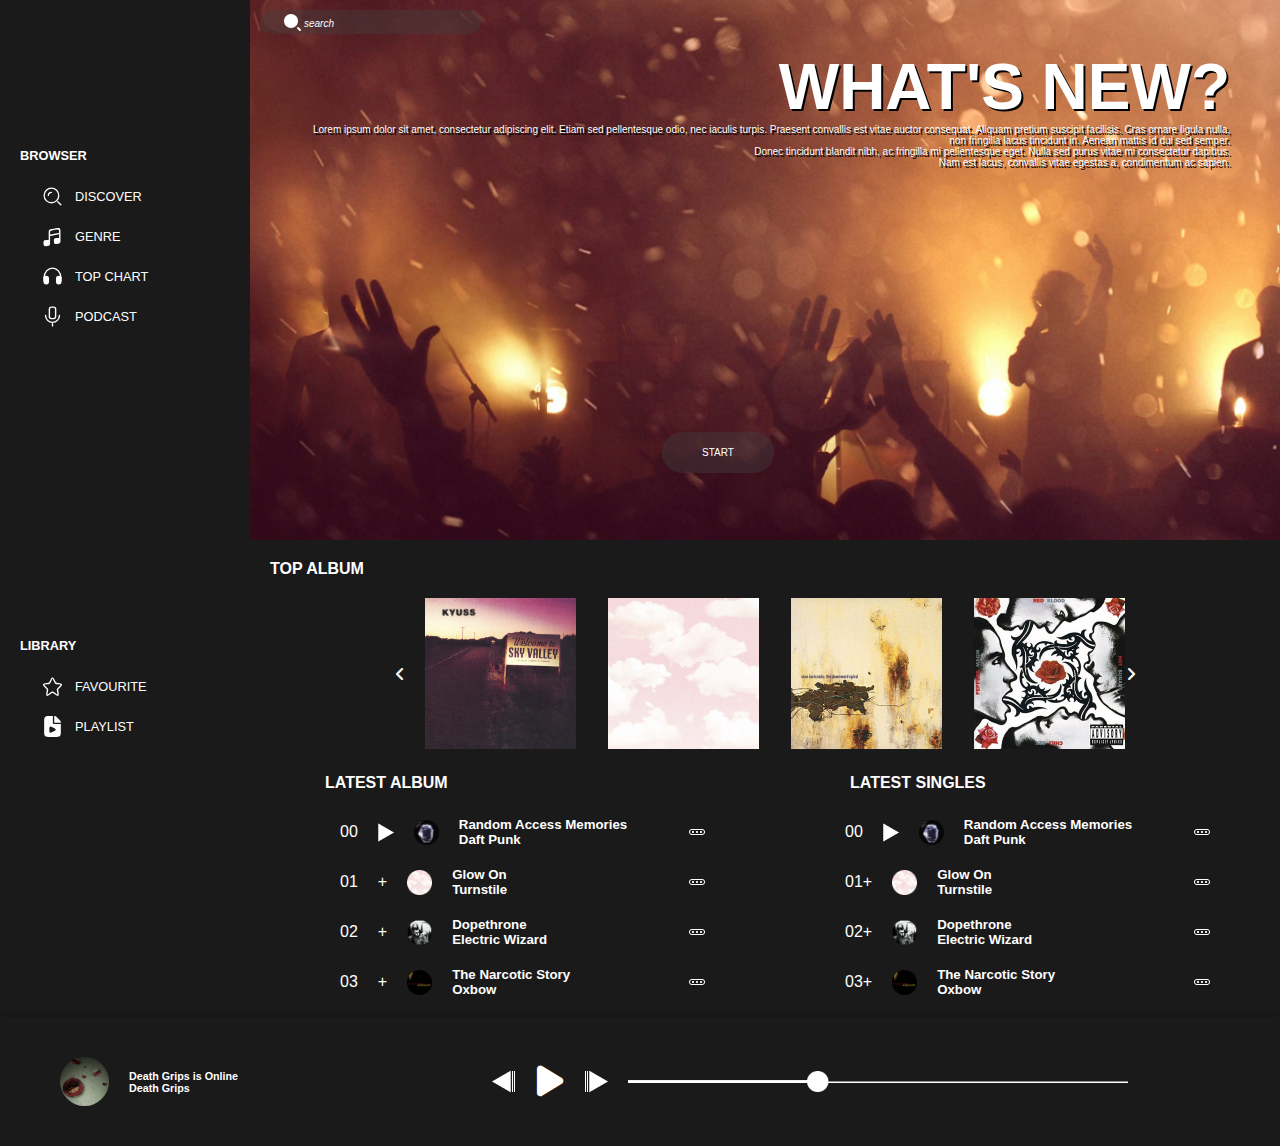
==== commit 77e9331a: "responsive" ====
--- a/index.html
+++ b/index.html
@@ -1,227 +1,214 @@
-<!DOCTYPE html>
-<html lang="en">
-  <head>
-    <meta charset="UTF-8" />
-    <meta name="viewport" content="width=device-width, initial-scale=1.0" />
-    <link rel="stylesheet" href="style.css" />
-    <link
-      rel="stylesheet"
-      href="https://cdnjs.cloudflare.com/ajax/libs/font-awesome/6.5.2/css/all.min.css"
-    />
-    <title>musico</title>
-  </head>
-  <body>
-    <div class="grid-container">
-      <nav class="sidebar">
-        <div class="sidebar-top">
-          <h4>BROWSER</h4>
-          <ul>
-            <li>
-              <img src="./src/search-1.svg" alt="search-icon" />
-              <span>DISCOVER</span>
-            </li>
-          </ul>
-        </div>
-        <div class="sidebar-bottom">
-          <h4>LIBRARY</h4>
-          <ul>
-            <li>
-              <img src="./src/star.svg" alt="star-icon" />
-              <span>FAVOURITE</span>
-            </li>
-            <li>
-              <img src="./src/playlist.svg" alt="playlist-icon" />
-              <span>PLAYLIST</span>
-            </li>
-          </ul>
-        </div>
-      </nav>
-      <!-- content -->
-      <main>
-        <section class="content">
-          <div class="search-box">
-            <img src="./src/search-2.svg" alt="search-icon" />
-            <input type="text" placeholder="search" />
-          </div>
-          <div class="text-area">
-            <h1>WHAT'S NEW?</h1>
-            <p>
-              Lorem ipsum dolor sit amet, consectetur adipiscing elit. Etiam sed
-              pellentesque odio, nec iaculis turpis. Praesent convallis est
-              vitae auctor consequat. Aliquam pretium suscipit facilisis. Cras
-              ornare ligula nulla, non fringilla lacus tincidunt in. Aenean
-              mattis id dui sed semper.
-            </p>
-            <p>
-              Donec tincidunt blandit nibh, ac fringilla mi pellentesque eget.
-              Nulla sed purus vitae mi consectetur dapibus.
-            </p>
-            <p>
-              Nam est lacus, convallis vitae egestas a, condimentum ac sapien.
-            </p>
-          </div>
-          <button type="button">START</button>
-        </section>
-
-        <section class="top-album">
-          <h4>TOP ALBUM</h4>
-          <div class="carousel">
-            <img src="./src/Vector 1.png" alt="left-arrow" />
-            <img src="./src/Rectangle 5.png" alt="top1" />
-            <img src="./src/Rectangle 6.png" alt="top2" />
-            <img src="./src/Rectangle 7.png" alt="top3" />
-            <img src="./src/Rectangle 8.png" alt="top4" />
-            <img src="./src/Rectangle 9.png" alt="top5" />
-            <img src="./src/Vector 2.png" alt="right-arrow" />
-          </div>
-        </section>
-        <div
-          class="latest"
-        >
-          <!-- Latest Album -->
-          <section class="latest-album">
-            <h4>LATEST ALBUM</h4>
-            <ul>
-              <li>
-                <div>
-                  <span>00</span>
-                  <img src="./src/play-btn.png" alt="play-btn" />
-                  <img src="./src/Daft Punk.png" alt="album1" />
-                  <h5>
-                    Random Access Memories
-                    <div class="subtitle">Daft Punk</div>
-                  </h5>
-                </div>
-                <img
-                  class="setting"
-                  src="./src/IconSetting.png"
-                  alt="setting-icon"
-                />
-              </li>
-              <li>
-                <div>
-                  <span>01</span>
-                  <span>+</span>
-                  <img src="./src/Glow On.png" alt="album2" />
-                  <h5>
-                    Glow On
-                    <div class="subtitle">Turnstile</div>
-                  </h5>
-                </div>
-                <img
-                  class="setting"
-                  src="./src/IconSetting.png"
-                  alt="setting-icon"
-                />
-              </li>
-              <li>
-                <div>
-                  <span>02</span>
-                  <span>+</span>
-                  <img src="./src/Dopethrone.png" alt="album3" />
-                  <h5>
-                    Dopethrone
-                    <div class="subtitle">Electric Wizard</div>
-                  </h5>
-                </div>
-                <img src="./src/IconSetting.png" alt="setting-icon" />
-              </li>
-              <li>
-                <div>
-                  <span>03</span>
-                  <span>+</span>
-                  <img src="./src/The Narcotic Story.png" alt="album4" />
-                  <h5>
-                    The Narcotic Story
-                    <div class="subtitle">Oxbow</div>
-                  </h5>
-                </div>
-                <img src="./src/IconSetting.png" alt="setting-icon" />
-              </li>
-            </ul>
-          </section>
-          <!-- Latest Single -->
-          <section class="latest-singles">
-            <h4>LATEST SINGLES</h4>
-            <ul>
-              <li>
-                <div>
-                  <span>00</span>
-                  <img src="./src/play-btn.png" alt="play-btn" />
-                  <img src="./src/Daft Punk.png" alt="album1" />
-                  <h5>
-                    Random Access Memories
-                    <div class="subtitle">Daft Punk</div>
-                  </h5>
-                </div>
-                <img
-                  class="setting"
-                  src="./src/IconSetting.png"
-                  alt="setting-icon"
-                />
-              </li>
-              <li>
-                <div>
-                  <span>01</span>
-                  <span>+</span>
-                  <img src="./src/Glow On.png" alt="album2" />
-                  <h5>
-                    Glow On
-                    <div class="subtitle">Turnstile</div>
-                  </h5>
-                </div>
-                <img
-                  class="setting"
-                  src="./src/IconSetting.png"
-                  alt="setting-icon"
-                />
-              </li>
-              <li>
-                <div>
-                  <span>02</span>
-                  <span>+</span>
-                  <img src="./src/Dopethrone.png" alt="album3" />
-                  <h5>
-                    Dopethrone
-                    <div class="subtitle">Electric Wizard</div>
-                  </h5>
-                </div>
-                <img src="./src/IconSetting.png" alt="setting-icon" />
-              </li>
-              <li>
-                <div>
-                  <span>03</span>
-                  <span>+</span>
-                  <img src="./src/The Narcotic Story.png" alt="album4" />
-                  <h5>
-                    The Narcotic Story
-                    <div class="subtitle">Oxbow</div>
-                  </h5>
-                </div>
-                <img src="./src/IconSetting.png" alt="setting-icon" />
-              </li>
-            </ul>
-          </section>
-        </div>
-      </main>
-      <!-- Top Album -->
-    </div>
-
-    <!-- Footer -->
-    <footer class="footer">
-      <div class="profile">
-        <img src="./src/profile.png" alt="profile" />
-        <div class="status">
-          <h6>Death Grips is Online</h6>
-          <h6>Death Grips</h6>
-        </div>
-      </div>
-      <div class="player">
-        <img src="./src/Back.png" alt="back-icon" />
-        <i class="fa-solid fa-play"></i>
-        <img src="./src/Next.png" alt="next-icon" />
-        <img src="./src/TrackTime.png" alt="track-icon" />
-      </div>
-    </footer>
-  </body>
-</html>
+<!DOCTYPE html>
+<html lang="en">
+  <head>
+    <meta charset="UTF-8" />
+    <meta name="viewport" content="width=device-width, initial-scale=1.0" />
+    <link rel="stylesheet" href="style.css" />
+    <link rel="stylesheet" 
+    href="https://cdnjs.cloudflare.com/ajax/libs/font-awesome/6.5.2/css/all.min.css">
+    <title>musico</title>
+  </head>
+  <body>
+    <div class="grid-container">
+      <nav class="sidebar">
+        <div class="sidebar-top">
+          <label>BROWSER</label>
+          <ul>
+            <li>
+              <img src="./public/search-1.svg" alt="search-icon" />
+              <span>DISCOVER</span>
+            </li>
+            <li>
+              <img src="./public/music.svg" alt="music-icon" />
+              <span>GENRE</span>
+            </li>
+            <li>
+              <img src="./public/headphones.svg" alt="headphones-icons" />
+              <span>TOP CHART</span>
+            </li>
+            <li>
+              <img src="./public/mic.svg" alt="mic-icon" />
+              <span>PODCAST </span>
+            </li>
+          </ul>
+        </div>
+        <div class="sidebar-bottom">
+          <label>LIBRARY</label>
+          <ul>
+            <li>
+              <img src="./public/star.svg" alt="star-icon" />
+              <span>FAVOURITE</span>
+            </li>
+            <li>
+              <img src="./public/playlist.svg" alt="playlist-icon" />
+              <span>PLAYLIST</span>
+            </li>
+          </ul>
+        </div>
+      </nav>
+      <!-- content -->
+      <main>
+        <section class="content">
+              <div class="search-box">
+                <img src="./public/search-2.svg" alt="search-icon" />
+                <input type="text" placeholder="search" />
+              </div>
+              <div class="text-area">
+                <h1>WHAT'S NEW?</h1>
+                <p>
+                  Lorem ipsum dolor sit amet, consectetur adipiscing elit. Etiam sed
+                  pellentesque odio, nec iaculis turpis. Praesent convallis est vitae
+                  auctor consequat. Aliquam pretium suscipit facilisis. Cras ornare
+                  ligula nulla, non fringilla lacus tincidunt in. Aenean mattis id dui
+                  sed semper.
+                </p>
+                <p>
+                  Donec tincidunt blandit nibh, ac fringilla mi pellentesque eget.
+                  Nulla sed purus vitae mi consectetur dapibus.
+                </p>
+                <p>
+                  Nam est lacus, convallis vitae egestas a, condimentum ac sapien.
+                </p>
+              </div>
+              <button>START</button>
+        </section>  
+      <!-- Top Album -->
+      <section class="top-album">
+        <h4>TOP ALBUM</h4>
+        <div class="carousel">
+            <!-- <img src="./public/Vector 1.png" alt="left-arrow"> -->
+            <i class="fa-solid fa-angle-left"></i>
+            <div class="img-list">          
+                <img src="./public/Rectangle 5.png" alt="top1">
+                <img src="./public/Rectangle 6.png" alt="top2">
+                <img src="./public/Rectangle 7.png" alt="top3">
+                <img src="./public/Rectangle 8.png" alt="top4">
+                <img src="./public/Rectangle 9.png" alt="top5">
+          </div>
+            <i class="fa-solid fa-angle-right"></i>
+            <!-- <img src="./public/Vector 2.png" alt="right-arrow"> -->
+        </div>
+      </section>
+      <!-- Latest Album -->
+      <div class="latest-section-grid">
+      <section class="latest-album">
+        <h4>LATEST ALBUM</h4>
+        <ul>
+            <li>
+                <div>
+                    <span>00</span>
+                    <img src="./public/play-btn.png" alt="play-btn">
+                    <img src="./public/Daft Punk.png" alt="album1">
+                    <h5>Random Access Memories
+                        <div class="subtitle">Daft Punk</div>
+                    </h5>
+                </div>
+                <img class="setting" src="./public/IconSetting.png" alt="setting-icon">
+            </li>
+            <li>
+                <div>
+                    <span>01</span>
+                    <span>+</span>
+                    <img src="./public/Glow On.png" alt="album2">
+                    <h5>Glow On
+                        <div class="subtitle">Turnstile</div>
+                    </h5>
+                </div>
+                <img class="setting" src="./public/IconSetting.png" alt="setting-icon">
+            </li>
+            <li>
+                <div>
+                    <span>02</span>
+                    <span>+</span>
+                    <img src="./public/Dopethrone.png" alt="album3">
+                    <h5>Dopethrone
+                        <div class="subtitle">Electric Wizard</div>
+                    </h5>
+                </div>
+                <img src="./public/IconSetting.png" alt="setting-icon">
+            </li>
+            <li>
+                <div>
+                    <span>03</span>
+                    <span>+</span>
+                    <img src="./public/The Narcotic Story.png" alt="album4">
+                    <h5>The Narcotic Story
+                        <div class="subtitle">Oxbow</div>
+                    </h5>
+                </div>
+                <img src="./public/IconSetting.png" alt="setting-icon">
+            </li>
+        </ul>
+      </section>
+      <!-- Latest Single -->
+      <section class="latest-singles">
+        <h4>LATEST SINGLES</h4>
+        <ul>
+            <li>
+                <div>
+                    <span>00</span>
+                    <img src="./public/play-btn.png" alt="play-btn">
+                    <img src="./public/Daft Punk.png" alt="album1">
+                    <h5>Random Access Memories
+                        <div class="subtitle">Daft Punk</div>
+                    </h5>
+                </div>
+                <img class="setting" src="./public/IconSetting.png" alt="setting-icon">
+            </li>
+            <li>
+                <div>
+                    <span>01</span>
+                    <span>+</span>
+                    <img src="./public/Glow On.png" alt="album2">
+                    <h5>Glow On
+                        <div class="subtitle">Turnstile</div>
+                    </h5>
+                </div>
+                <img class="setting" src="./public/IconSetting.png" alt="setting-icon">
+            </li>
+            <li>
+                <div>
+                    <span>02</span>
+                    <span>+</span>
+                    <img src="./public/Dopethrone.png" alt="album3">
+                    <h5>Dopethrone
+                        <div class="subtitle">Electric Wizard</div>
+                    </h5>
+                </div>
+                <img src="./public/IconSetting.png" alt="setting-icon">
+            </li>
+            <li>
+                <div>
+                    <span>03</span>
+                    <span>+</span>
+                    <img src="./public/The Narcotic Story.png" alt="album4">
+                    <h5>The Narcotic Story
+                        <div class="subtitle">Oxbow</div>
+                    </h5>
+                </div>
+                <img src="./public/IconSetting.png" alt="setting-icon">
+            </li>
+        </ul>
+    </section>
+  </main>
+</div>
+</div>
+      <!-- Player -->
+      <section class="player">
+        <div class="profile">
+            <img src="./public/profile.png" alt="profile">
+            <div class="status">
+                <h6>Death Grips is Online</h6>
+                <h6>Death Grips</h6>
+            </div>
+        </div>
+        <div class="play">
+            <img src="./public/Back.png" alt="back-icon">
+            <i class="fa-solid fa-play"></i>
+            <img src="./public/Next.png" alt="next-icon">
+            <img src="./public/TrackTime.png" alt="track-icon">
+        </div>
+      </section>
+   
+  </body>
+</html>
--- a/style.css
+++ b/style.css
@@ -1,255 +1,285 @@
-@import url('https://fonts.googleapis.com/css2?family=Inter:wght@100..900&display=swap');
-
-* {
-    box-sizing: border-box;
-    padding: 0;
-    margin: 0;
-}
-li {
-    list-style: none;
-    cursor: pointer;
-}
-a {
-    text-decoration: none;
-    cursor: pointer;
-}
-body {
-    font-family: 'Poppins', sans-serif;
-    background: #1B1A1A;
-    color: #fff;
-    font-size: 16px;
-    overflow-x: hidden;
-}
-/* Grid */
-.grid-container {
-    display: grid;
-    grid-template-columns: 300px auto;
-    width: 100vw;
-
-
-}
-.sidebar {
-    grid-row-start: 1;
-    grid-row-end: 4;
-    height: 100vh;
-}
-.content {
-    background: url(./src/content-bg.png) no-repeat;
-    background-size: cover;
-    background-position: center center;
-    padding: 50px;
-
-
-}
-.top-album {
-    grid-column-start: 2;
-    grid-column-end: 4;
-}
-.footer {
-    grid-column-start: 1;
-    grid-column-end: 4;
-}
-
-.sidebar .content .top-album .latest-album .latest-single .footer {
-    text-align: center;
-}
-/* sidebar */
-.sidebar {
-    display: flex;
-    flex-direction: column;
-    justify-content: space-around;
-    align-items: flex-start;
-}
-.sidebar li {
-    display: flex;
-    align-items: center;
-    margin-bottom: 20px;
-}
-.sidebar li:hover {
-    background: #545050;
-    border-radius: 50px;
-    padding: 15px;
-    transition: ease-in-out .3s;
-}
-.sidebar h4 {
-    font-size: 1rem;
-    margin-bottom: 20px;
-}
-.sidebar img {
-    width: 38px;
-}
-.sidebar span {
-    margin-left: 10px;
-    font-size: 13px;
-    font-weight: bold;
-}
-.sidebar-top, .sidebar-bottom {
-    margin-left: 20px;
-}
-/* content*/
-.content {
-    position: relative;
-    max-width: 100%;
-    height: 60vh;
-    display: flex;
-    flex-direction: column;
-}
-.content .search-box {
-    background: rgba(68, 63, 63, 0.4);
-    display: flex;
-    justify-content: flex-start;
-    align-items: center;
-    border-radius: 20px;
-    position: absolute;
-    top: 10px;
-    left: 10px;
-}
-.content .search-box input {
-    background: transparent;
-    border: none;
-    outline: none;
-}
-.content .search-box input:focus {
-   color: #fff;
-}
-.search-box img {
-      width: 24px;
-}
-::placeholder {
-    color: #fff;
-    font-style: italic;
-    font-size: 10px;
-}
-.content .text-area {
-    text-align: end;
-}
-.content button {
-    position: absolute;
-    top: 80%;
-    left: 40%;
-    background: rgba(68, 63, 63, 0.4);
-    border: none;
-    outline: none;
-    color: #fff;
-    border-radius: 50px;
-    padding: 15px 40px;
-    font-size: 10px;
-    cursor: pointer;
-}
-.content button:hover {
-    background: #fff;
-    color: #1B1A1A;
-    transform: translate(2px, 2px);
-    transition: ease-in-out .3s;
-}
-.content .text-area h1 {
-    font-size: 64px;
-    text-shadow: 2px 2px black;
-}
-.content p {
-    font-size: 10px;
-    text-shadow: 2px 2px black;
-}
-/* Top Album */
-.top-album h4 {
-    margin: 20px;
-}
-.carousel img:nth-child(3){
-   width: 151px;
-   height: 151px;
-}
-.carousel {
-    display: flex;
-    align-items: center;
-}
-.carousel img {
-    margin-left: 30px;
-}
-/* Latest Album and Latest Singles*/
-.latest-album h4,
-.latest-singles h4 {
-    margin: 25px;
-}
-.latest-album ul li,
-.latest-singles ul li {
-    display: flex;
-    justify-content: space-between;
-    align-items: center;
-    margin: 20px;
-}
-.latest-album ul li span, img, h5 {
-    margin-left: 20px;
-}
-.latest-album ul li>div,
-.latest-singles ul li>div {
-    display: flex;
-    justify-content: center;
-    align-items: center;
-}
-
-
-/* Footer */
-.footer {
-    display: flex;
-    width: 100vw;
-}
-.profile {
-    display: flex;
-    align-items: center;
-}
-.footer img {
-    border-radius: 50%;
-    margin: 20px;
-}
-.player {
-    display: flex;
-    align-items: center;
-    width: 20%;
-    margin-left: 90px;
-}
-.player img:first-child, img:nth-child(3) {
-    width: 25px;
-    height: 25px;
-}
-.player i {
-    font-size: 35px;
-}
-.player img:nth-child(2) {
-    width: 20px;
-    height: 20px;
-}
-.player img:last-child {
-    width: 500px;
-}
-
-
-.latest {
-    display: grid;
-    grid-template-columns: auto auto;
-}
-
-
-/* Media Queries */
-
-/* sm */
-@media only screen and (max-width: 600px) {
-    .sidebar {
-        display: none;
-    }
-
-    .grid-container{
-        grid-template-columns: auto;
-    }
-}
-
-
-
-/* md */
-@media only screen and (max-width: 800px) {
-    .latest {
-        display: grid;
-        grid-template-columns: auto;
-    }
-
-}
-
+@import url('https://fonts.googleapis.com/css2?family=Inter:wght@100..900&display=swap');
+
+* {
+    box-sizing: border-box;
+    padding: 0;
+    margin: 0;
+}
+li {
+    list-style: none;
+    cursor: pointer;
+}
+a {
+    text-decoration: none;
+    cursor: pointer;
+}
+body {
+    font-family: 'Poppins', sans-serif;
+    background: #1B1A1A;
+    color: #fff;
+    font-size: 16px;
+}
+/* Grid */
+.grid-container {
+    display: grid;
+    grid-template-columns: 250px auto;
+    width: 100vw;
+}
+.content {
+    background: url(./public/content-bg.png) no-repeat;
+    background-size: cover;
+    background-position: center bottom;
+    padding: 50px;
+}
+
+
+.sidebar .content .top-album .latest-album .latest-single .player {
+    text-align: center;
+}
+/* sidebar */
+.sidebar {
+    display: flex;
+    flex-direction: column;
+    justify-content: space-around;
+    align-items: flex-start;
+    height: 100vh;
+    overflow: hidden;
+}
+
+.sidebar label {
+    font-size: 0.8rem;
+    font-weight: bold;
+    margin-bottom: 80px;
+}
+.sidebar ul {
+    margin-top: 20px;
+}
+.sidebar img {
+    width: 25px;
+}
+.sidebar span {
+    margin-left: 10px;
+    font-size: 0.8rem;
+}
+.sidebar li {
+    display: flex;
+    align-items: center;
+    margin-bottom: 15px;
+}
+.sidebar li:hover {
+    background: #545050;
+    width: 200px;
+    border-radius: 20px;
+    transition: ease-in-out .3s;
+}
+
+
+
+.sidebar-top, .sidebar-bottom {
+    margin-left: 20px;
+}
+main {
+    display: flex;
+    flex-direction: column;
+}
+/* content*/
+.content {
+    position: relative;
+    max-width: 100%;
+    height: 60vh;
+    display: flex;
+    flex-direction: column;
+}
+.content .search-box {
+    background: rgba(68, 63, 63, 0.4);
+    display: flex;
+    justify-content: flex-start;
+    align-items: center;
+    border-radius: 20px;
+    position: absolute;
+    top: 10px;
+    left: 10px;
+}
+.content .search-box input {
+    background: transparent;
+    border: none;
+    outline: none;
+}
+.content .search-box input:focus {
+   color: #fff;
+}
+.search-box img {
+      width: 24px;
+}
+::placeholder {
+    color: #fff;
+    font-style: italic;
+    font-size: 10px;
+}
+.content .text-area {
+    text-align: end;
+}
+.content button {
+    position: absolute;
+    top: 80%;
+    left: 40%;
+    background: rgba(68, 63, 63, 0.4);
+    border: none;
+    outline: none;
+    color: #fff;
+    border-radius: 50px;
+    padding: 15px 40px;
+    font-size: 10px;
+    cursor: pointer;
+}
+.content button:hover {
+    background: #fff;
+    color: #1B1A1A;
+    transform: translate(2px, 2px);
+    transition: ease-in-out .3s;
+}
+.content .text-area h1 {
+    font-size: 64px;
+    text-shadow: 2px 2px black;
+}
+.content p {
+    font-size: 10px;
+    text-shadow: 2px 2px black;
+}
+/* Top Album */
+.carousel {
+    display: flex;
+    justify-content: center;
+    align-items: center;
+    flex-shrink: 0;
+}
+.carousel .img-list{
+    width: 70%;
+    display: grid;
+    grid-template-columns: repeat(5, 1fr);
+    gap: 12px;
+    overflow-x: auto;
+}
+.carousel .img-list::-webkit-scrollbar {
+    width: 0;
+}
+.carousel .img-list img {
+    object-fit: cover;
+}
+.top-album h4 {
+    margin: 20px;
+}
+.carousel img:nth-child(3){
+   width: 151px;
+   height: 151px;
+}
+
+/* Latest Album and Latest Singles*/ 
+.latest-section-grid {
+    display: grid;
+    grid-template-columns: auto auto;
+}
+.latest-album, .latest-singles {
+    padding: 0 50px;
+}
+.latest-album h4,
+.latest-singles h4 {
+    margin: 25px;       
+}
+.latest-album ul li,
+.latest-singles ul li {
+    display: flex;
+    justify-content: space-between;
+    align-items: center;
+    margin: 20px;
+}
+.latest-album ul li span, img, h5 {
+    margin-left: 20px;
+}
+.latest-album ul li>div,
+.latest-singles ul li>div {
+    display: flex;
+    justify-content: center;
+    align-items: center;
+}
+
+/* player */
+.player {
+    position: sticky;
+    display: flex;
+    box-shadow: 0px -4px 4px -2px rgb(22, 22, 22);
+    padding: 20px;
+}
+.player .profile {
+    display: flex;
+    align-items: center;
+    padding: 20px;
+    margin-right: 10%;
+}
+.player .profile img {
+    border-radius: 50%;
+    margin-right: 20px;
+}
+.player .play{
+    display: flex;
+    align-items: center;
+    justify-content: space-around;
+    width: 20%;
+    margin-left: 90px;
+}
+.player .play img:first-child, img:nth-child(3) {
+    width: 25px;
+    height: 25px;
+}
+.player .play i {
+    font-size: 35px;
+    margin-left: 20px;
+}
+.player .play img:nth-child(2) {
+    width: 20px;
+    height: 20px;
+}
+.player .play img:last-child {
+    width: 500px;
+}
+
+/* Media Queries */
+
+/* sm */
+@media only screen and (max-width: 600px) {
+    .sidebar {
+        display: none;
+    }
+
+    .grid-container{
+        grid-template-columns: auto;
+    }
+
+    .carousel {
+        justify-content: flex-start;
+    }
+    .carousel .img-list {
+        gap: 1px;
+        width: 50%;
+        display: grid;
+        grid-template-columns: repeat(5, 1fr);
+        gap: 1px;
+    }
+    .player {
+        display: flex;
+        flex-direction: column;
+    }
+    .player .play {
+        width: 5;
+        align-self: start;
+}
+
+/* md */
+@media only screen and (max-width: 800px) {
+    .latest-section-grid {
+        display: grid;
+        grid-template-columns: auto;
+    }
+
+}
+
